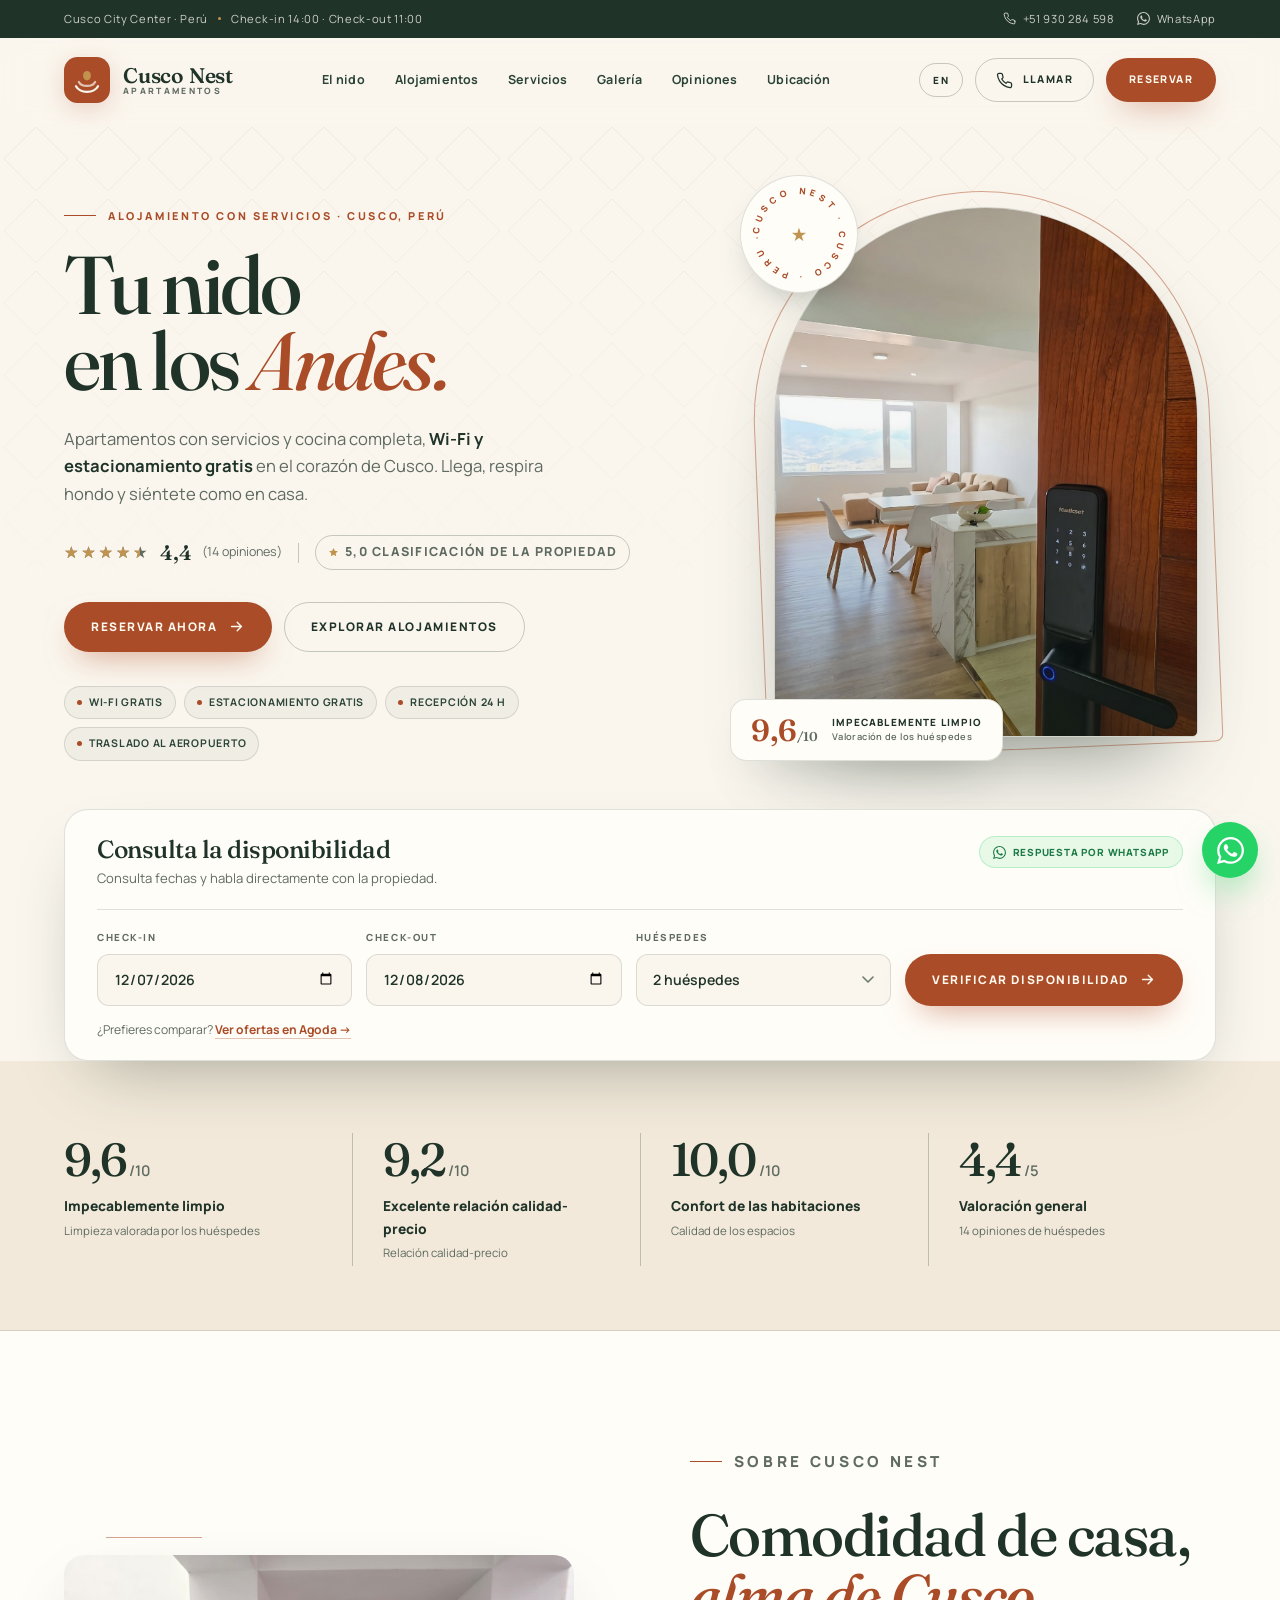
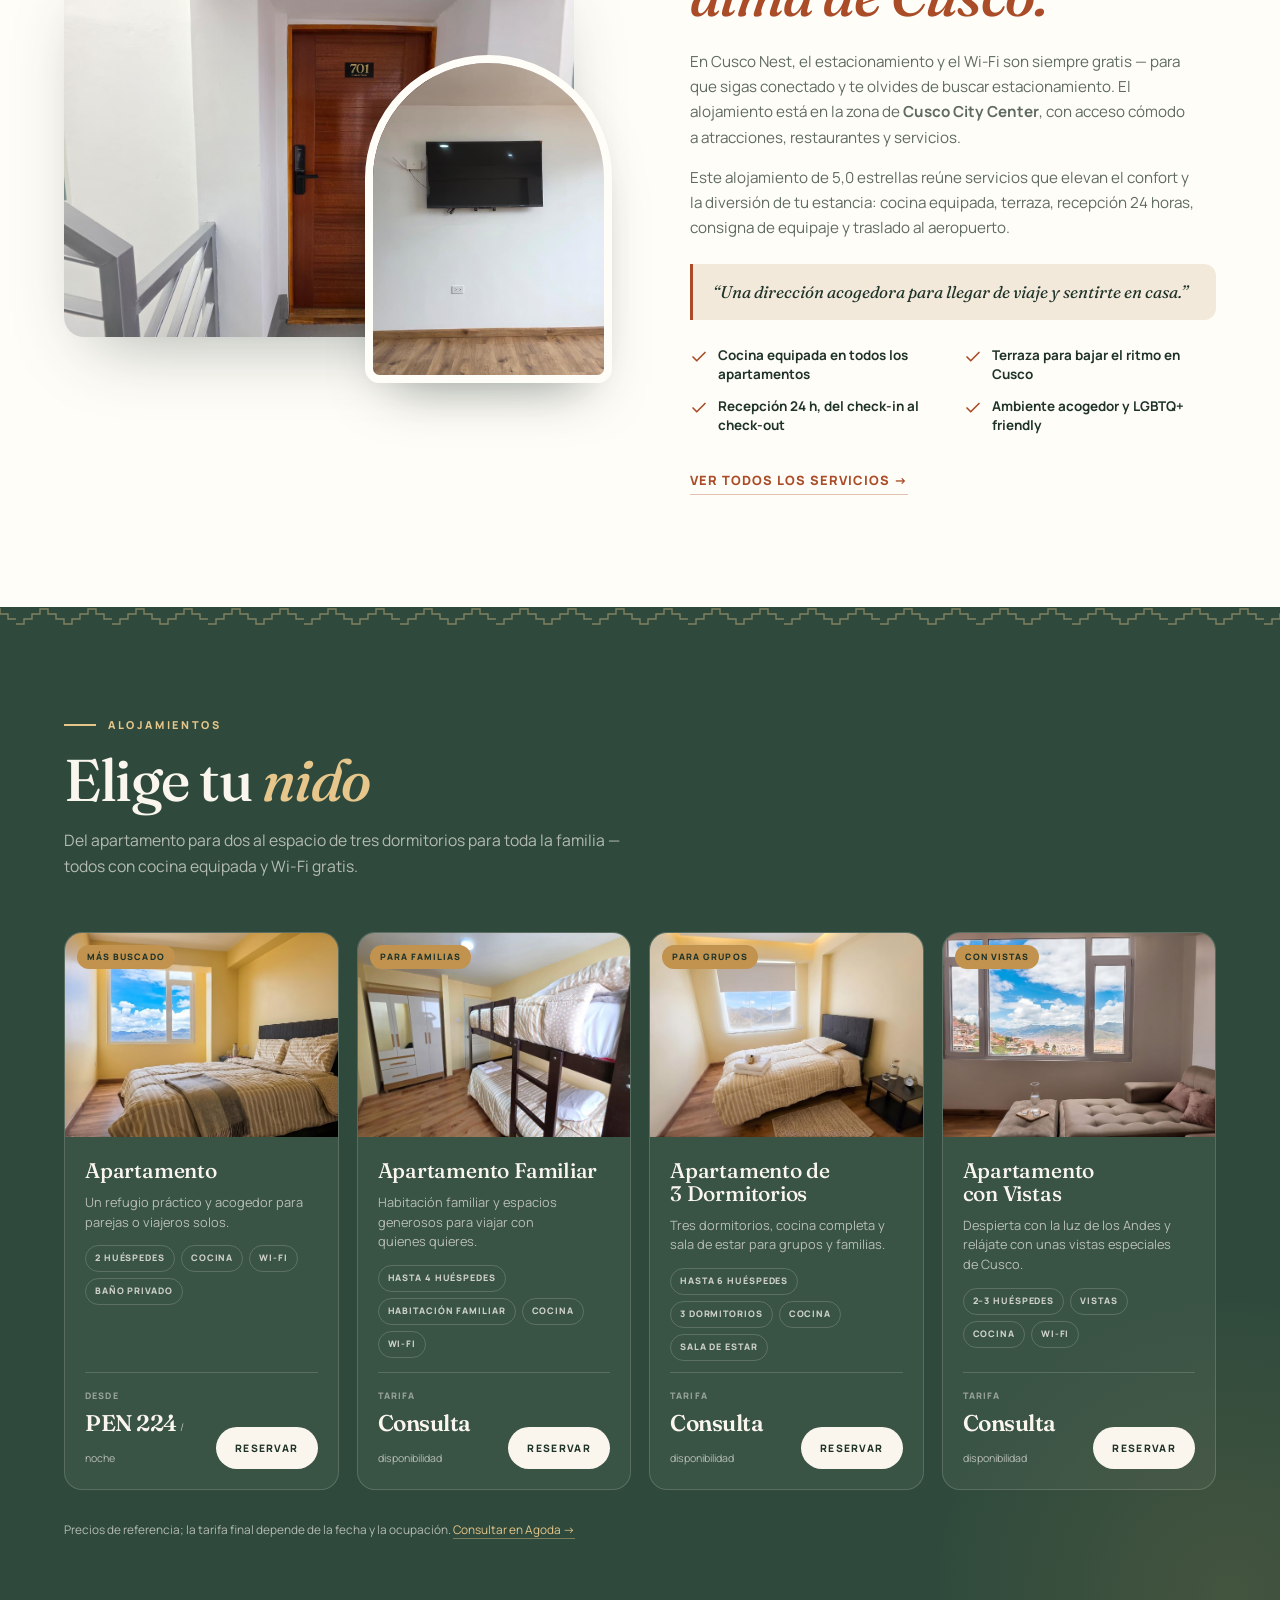
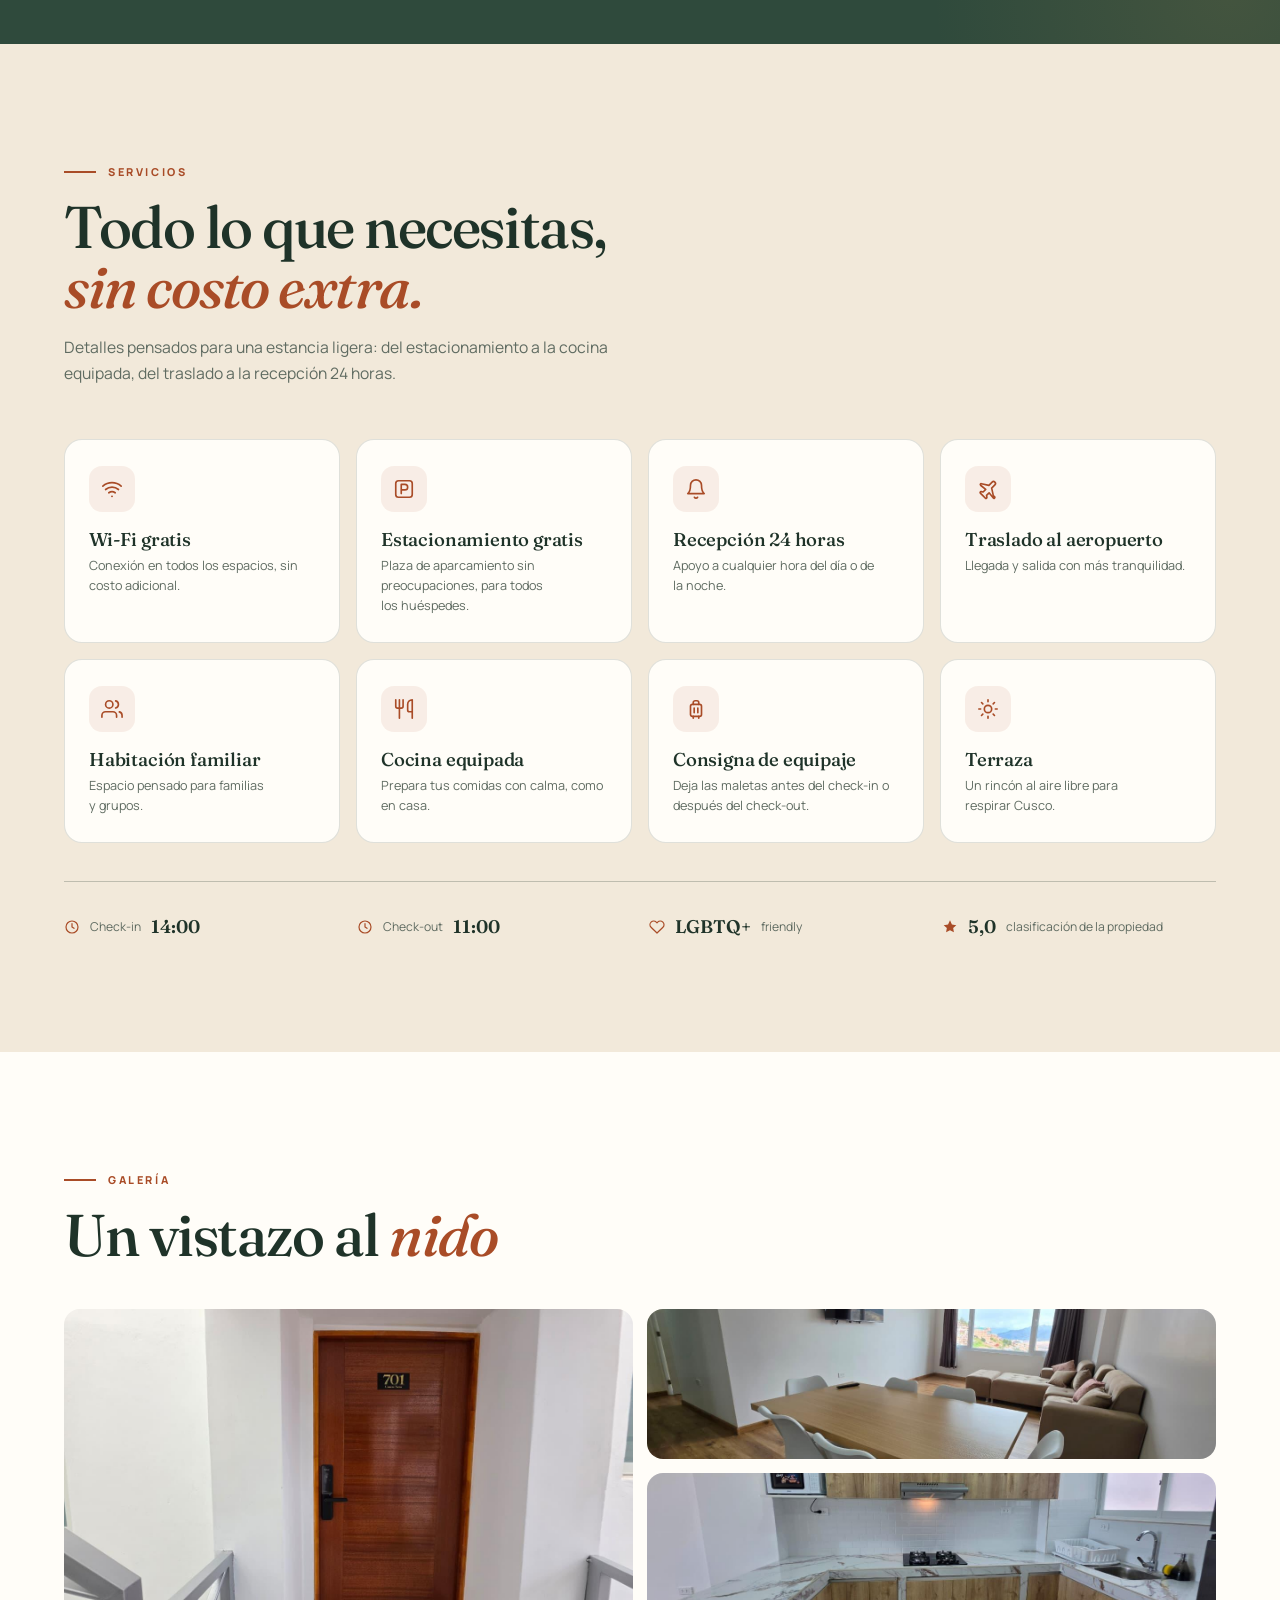
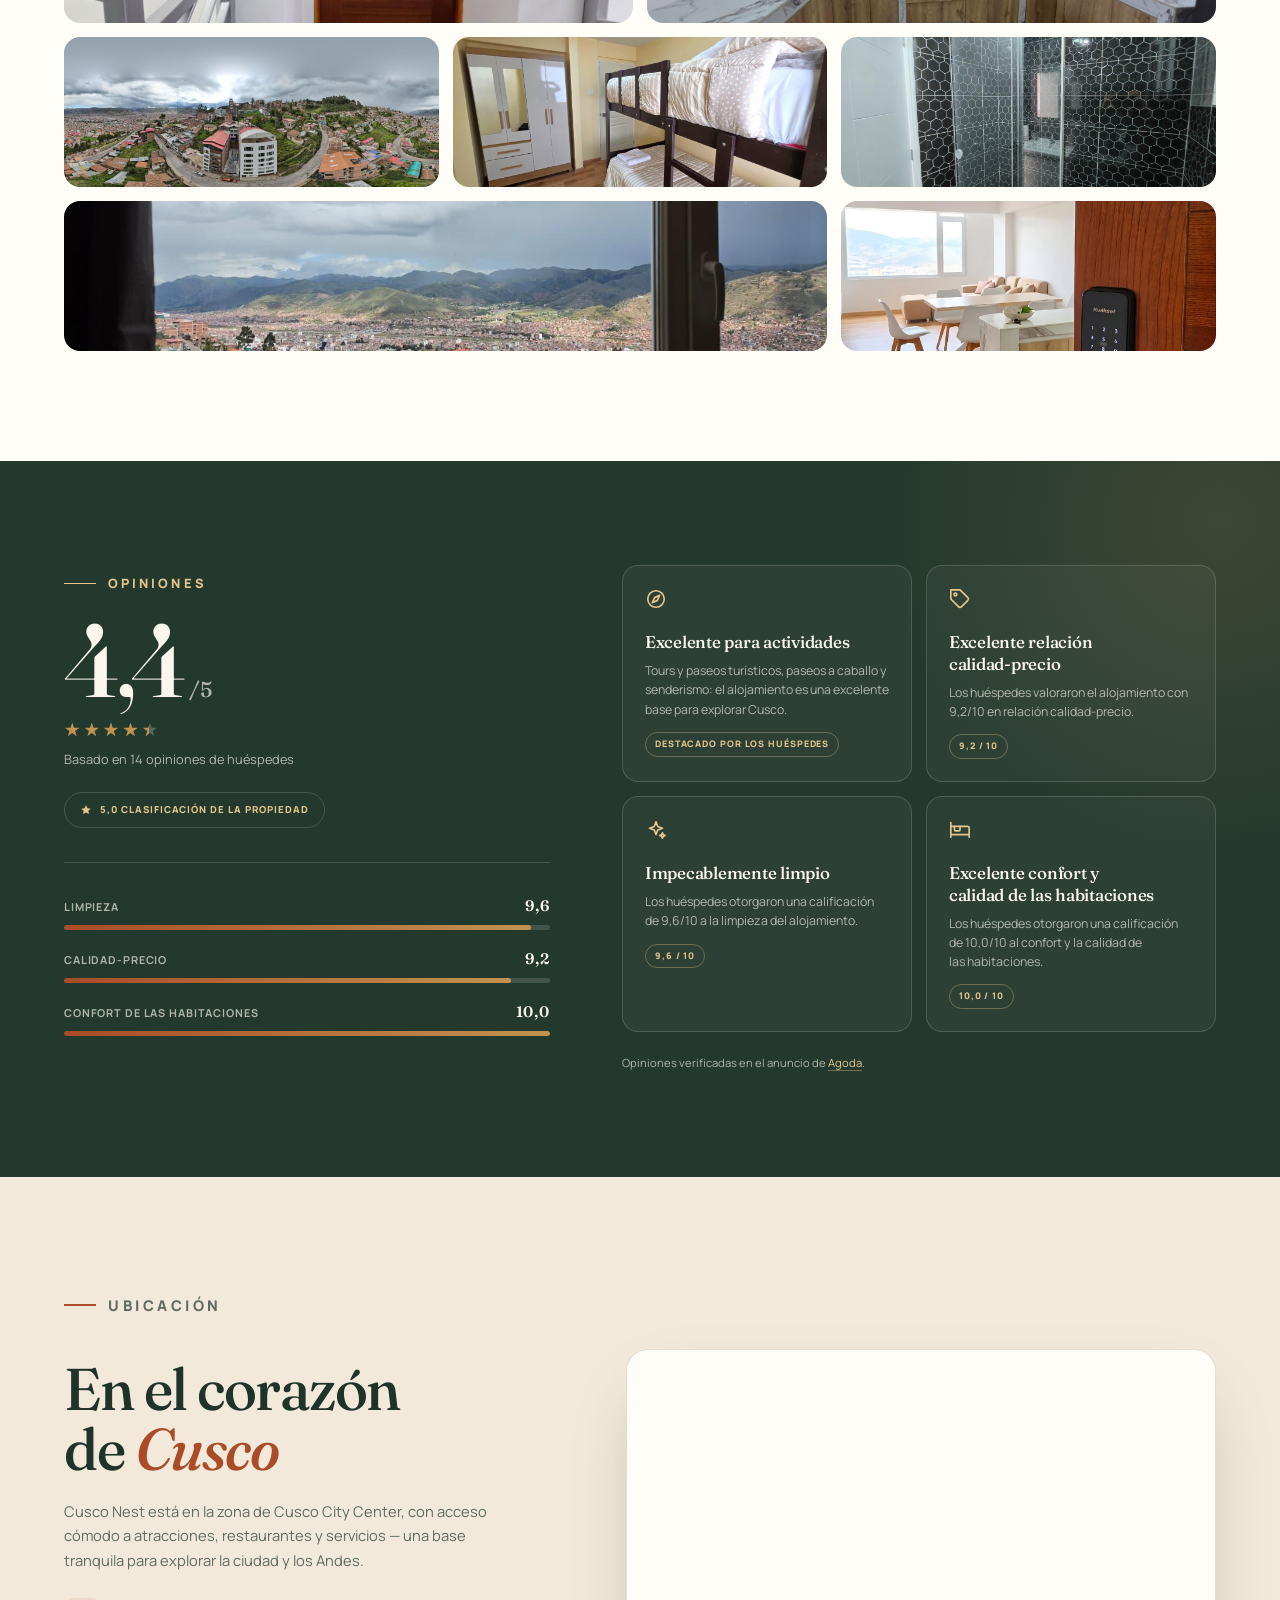
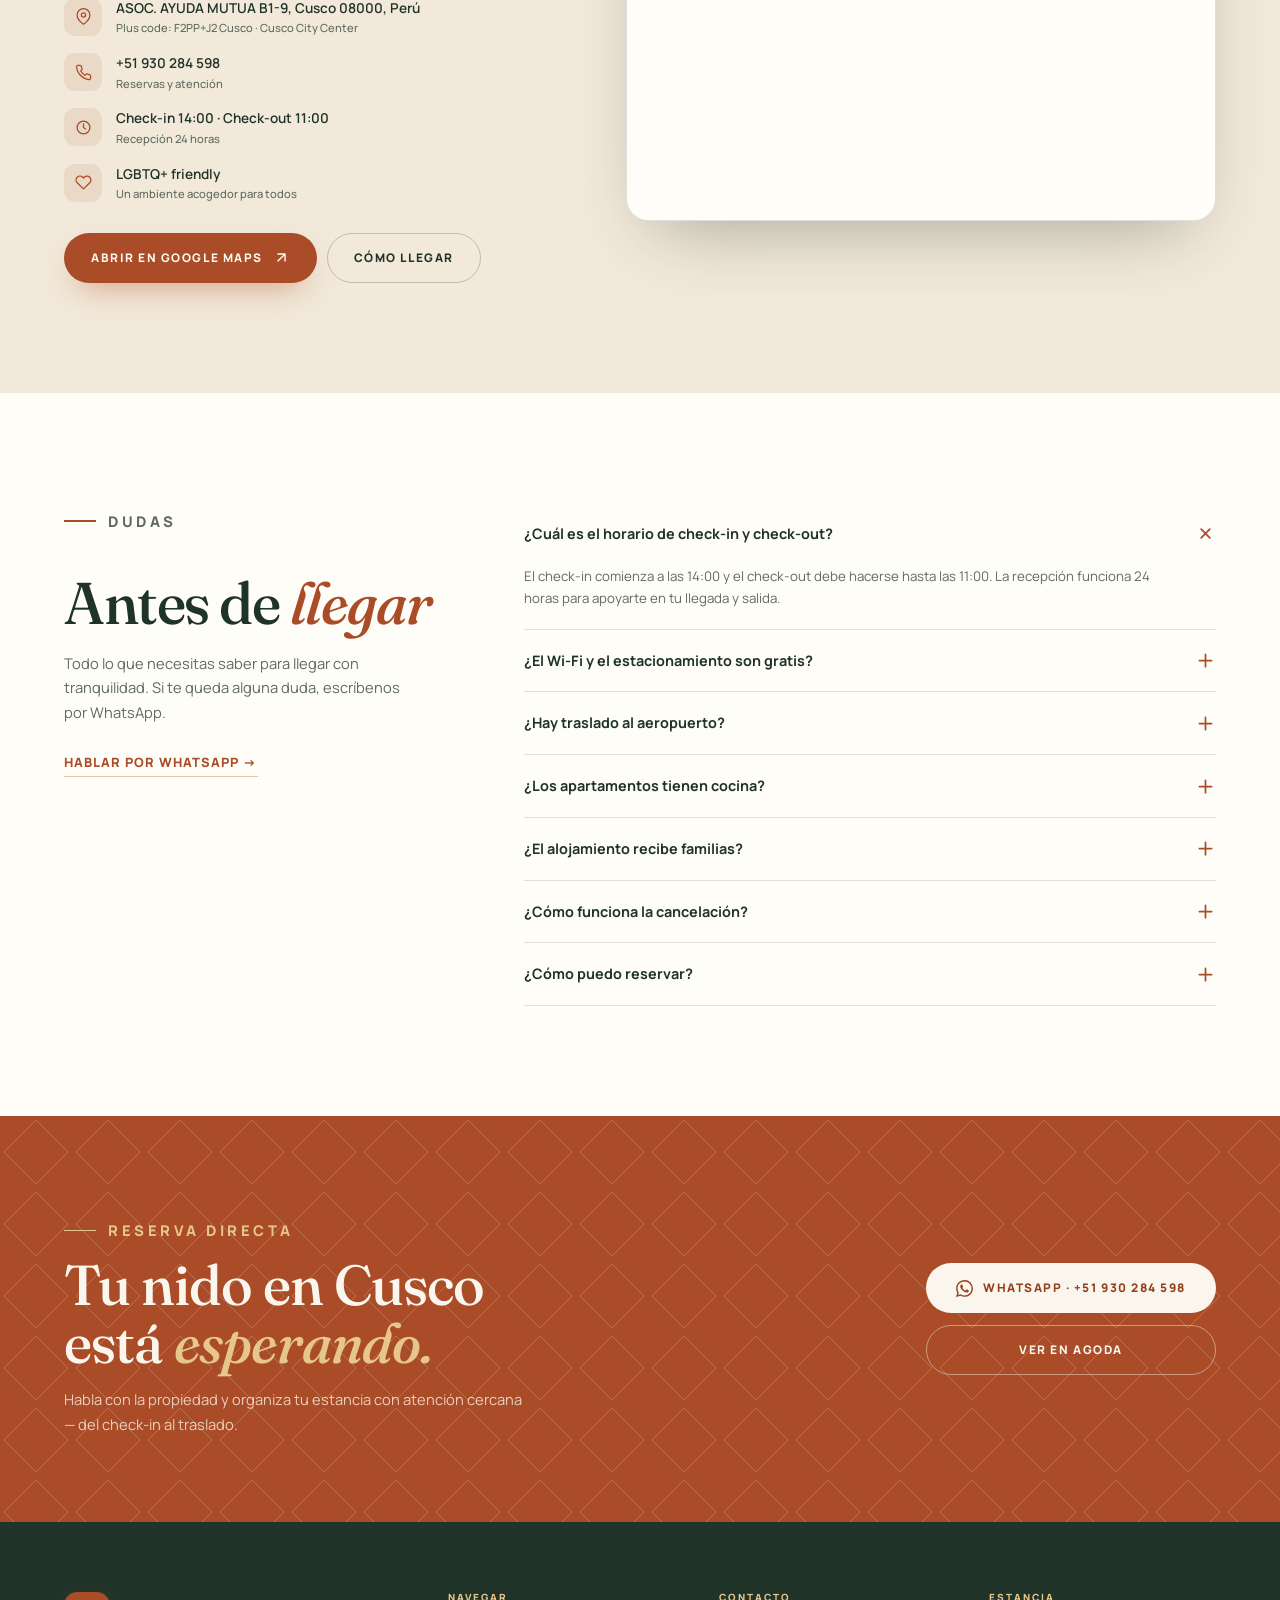
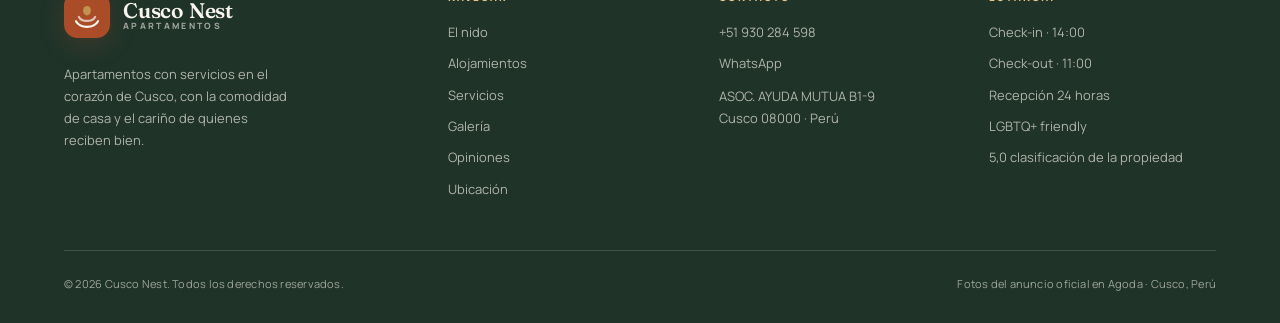
==== index.html @ dcc2f6e1 "Add bilingual Cusco Nest landing page (ES/EN)" ====
<!DOCTYPE html>
<html lang="es">
<head>
<meta charset="UTF-8">
<meta name="viewport" content="width=device-width, initial-scale=1.0">
<title>Cusco Nest — Apartamentos con servicios en el centro de Cusco</title>
<meta name="description" content="Cusco Nest: apartamentos con servicios en Cusco City Center, con cocina, Wi-Fi y estacionamiento gratis, recepción 24 h y traslado al aeropuerto.">
<meta name="theme-color" content="#faf6ee">
<meta property="og:type" content="website">
<meta property="og:title" content="Cusco Nest — Tu nido en los Andes">
<meta property="og:description" content="Apartamentos con servicios en el corazón de Cusco, con cocina, Wi-Fi y estacionamiento gratis. Recepción 24 h y traslado al aeropuerto.">
<meta property="og:image" content="assets/img/exterior.jpg">
<meta property="og:locale" content="es_PE">
<link rel="icon" href="data:image/svg+xml,%3Csvg xmlns='http://www.w3.org/2000/svg' viewBox='0 0 48 48'%3E%3Crect width='48' height='48' rx='12' fill='%23b2532c'/%3E%3Cpath d='M12 29c2 4 6.5 6.5 12 6.5S34 33 36 29M15 25c1.5 2.8 5 4.6 9 4.6s7.5-1.8 9-4.6' fill='none' stroke='%23faf6ee' stroke-width='2.6' stroke-linecap='round'/%3E%3Cellipse cx='24' cy='19' rx='4' ry='4.8' fill='%23c1934f'/%3E%3C/svg%3E">
<link rel="preconnect" href="https://fonts.googleapis.com">
<link rel="preconnect" href="https://fonts.gstatic.com" crossorigin>
<link href="https://fonts.googleapis.com/css2?family=Fraunces:ital,opsz,wght@0,9..144,300;0,9..144,400;0,9..144,500;0,9..144,600;1,9..144,300;1,9..144,400;1,9..144,500&family=Manrope:wght@400;500;600;700;800&display=swap" rel="stylesheet">
<link rel="stylesheet" href="assets/css/styles.css">
<script type="application/ld+json">
{
  "@context": "https://schema.org",
  "@type": "LodgingBusiness",
  "name": "Cusco Nest",
  "description": "Apartamentos con servicios en Cusco City Center, con cocina equipada, Wi-Fi y estacionamiento gratis, recepción 24 horas y traslado al aeropuerto.",
  "image": "assets/img/exterior.jpg",
  "telephone": "+51930284598",
  "priceRange": "PEN 224+",
  "address": {
    "@type": "PostalAddress",
    "streetAddress": "ASOC. AYUDA MUTUA B1-9",
    "addressLocality": "Cusco",
    "addressRegion": "Cusco",
    "postalCode": "08000",
    "addressCountry": "PE"
  },
  "checkinTime": "14:00",
  "checkoutTime": "11:00",
  "aggregateRating": {
    "@type": "AggregateRating",
    "ratingValue": "4.4",
    "reviewCount": "14"
  },
  "amenityFeature": [
    { "@type": "LocationFeatureSpecification", "name": "Wi-Fi gratis", "value": true },
    { "@type": "LocationFeatureSpecification", "name": "Estacionamiento gratis", "value": true },
    { "@type": "LocationFeatureSpecification", "name": "Recepción 24 horas", "value": true },
    { "@type": "LocationFeatureSpecification", "name": "Traslado al aeropuerto", "value": true },
    { "@type": "LocationFeatureSpecification", "name": "Habitación familiar", "value": true },
    { "@type": "LocationFeatureSpecification", "name": "Cocina", "value": true },
    { "@type": "LocationFeatureSpecification", "name": "Terraza", "value": true }
  ]
}
</script>
<link rel="alternate" hreflang="es" href="index.html">
<link rel="alternate" hreflang="en" href="en.html">
<link rel="alternate" hreflang="x-default" href="index.html">
</head>
<body>

<a class="skip-link" href="#conteudo">Ir al contenido</a>

<!-- ============================ TOP BAR ============================ -->
<div class="topbar">
  <div class="container topbar-inner">
    <p>Cusco City Center · Perú <span class="dot"></span> <span class="schedule">Check-in 14:00 · Check-out 11:00</span></p>
    <div class="topbar-links">
      <a class="topbar-phone" href="tel:+51930284598">
        <svg viewBox="0 0 24 24" fill="none" stroke="currentColor" stroke-width="1.8" stroke-linecap="round" stroke-linejoin="round" aria-hidden="true"><path d="M22 16.92v3a2 2 0 0 1-2.18 2 19.79 19.79 0 0 1-8.63-3.07 19.5 19.5 0 0 1-6-6A19.79 19.79 0 0 1 2.12 4.18 2 2 0 0 1 4.11 2h3a2 2 0 0 1 2 1.72c.13.96.36 1.9.7 2.81a2 2 0 0 1-.45 2.11L8.09 9.91a16 16 0 0 0 6 6l1.27-1.27a2 2 0 0 1 2.11-.45c.91.34 1.85.57 2.81.7A2 2 0 0 1 22 16.92z"/></svg>
        +51 930 284 598
      </a>
      <a href="https://wa.me/51930284598?text=%C2%A1Hola!%20Me%20gustar%C3%ADa%20saber%20m%C3%A1s%20sobre%20Cusco%20Nest." target="_blank" rel="noopener">
        <svg viewBox="0 0 24 24" fill="currentColor" aria-hidden="true"><path d="M17.472 14.382c-.297-.149-1.758-.867-2.03-.967-.273-.099-.471-.148-.67.15-.197.297-.767.966-.94 1.164-.173.199-.347.223-.644.075-.297-.15-1.255-.463-2.39-1.475-.883-.788-1.48-1.761-1.653-2.059-.173-.297-.018-.458.13-.606.134-.133.298-.347.446-.52.149-.174.198-.298.298-.497.099-.198.05-.371-.025-.52-.075-.149-.669-1.612-.916-2.207-.242-.579-.487-.5-.669-.51-.173-.008-.371-.01-.57-.01-.198 0-.52.074-.792.372-.272.297-1.04 1.016-1.04 2.479 0 1.462 1.065 2.875 1.213 3.074.149.198 2.096 3.2 5.077 4.487.709.306 1.262.489 1.694.625.712.227 1.36.195 1.871.118.571-.085 1.758-.719 2.006-1.413.248-.694.248-1.289.173-1.413-.074-.124-.272-.198-.57-.347m-5.421 7.403h-.004a9.87 9.87 0 0 1-5.031-1.378l-.361-.214-3.741.982.998-3.648-.235-.374a9.86 9.86 0 0 1-1.51-5.26c.001-5.45 4.436-9.884 9.888-9.884 2.64 0 5.122 1.03 6.988 2.898a9.825 9.825 0 0 1 2.893 6.994c-.003 5.45-4.437 9.884-9.885 9.884m8.413-18.297A11.815 11.815 0 0 0 12.05 0C5.495 0 .16 5.335.157 11.892c0 2.096.547 4.142 1.588 5.945L.057 24l6.305-1.654a11.882 11.882 0 0 0 5.683 1.448h.005c6.554 0 11.89-5.335 11.893-11.893a11.821 11.821 0 0 0-3.48-8.413z"/></svg>
        WhatsApp
      </a>
    </div>
  </div>
</div>

<!-- ============================ HEADER ============================ -->
<header class="site-header" id="header">
  <div class="container header-inner">
    <a class="brand" href="#inicio">
      <svg class="brand-mark" viewBox="0 0 48 48" aria-hidden="true">
        <rect width="48" height="48" rx="14" fill="currentColor"/>
        <g fill="none" stroke="#faf6ee" stroke-width="2.3" stroke-linecap="round">
          <path d="M12.5 30.5c2 3.6 6.3 5.8 11.5 5.8s9.5-2.2 11.5-5.8"/>
          <path d="M15.5 26c1.4 2.6 4.5 4.2 8.5 4.2s7.1-1.6 8.5-4.2" opacity=".7"/>
        </g>
        <ellipse cx="24" cy="19.5" rx="4.1" ry="4.9" fill="#c1934f"/>
      </svg>
      <span class="brand-text"><strong>Cusco Nest</strong><small>Apartamentos</small></span>
    </a>

    <nav class="main-nav" aria-label="Navegación principal">
      <a href="#sobre">El nido</a>
      <a href="#acomodacoes">Alojamientos</a>
      <a href="#comodidades">Servicios</a>
      <a href="#galeria">Galería</a>
      <a href="#avaliacoes">Opiniones</a>
      <a href="#localizacao">Ubicación</a>
    </nav>

    <div class="header-actions">
      <a class="lang-switch" href="en.html" hreflang="en" lang="en" title="Ver el sitio en inglés">EN</a>
      <a class="btn btn-ghost header-phone" href="tel:+51930284598">
        <svg viewBox="0 0 24 24" fill="none" stroke="currentColor" stroke-width="1.8" stroke-linecap="round" stroke-linejoin="round" aria-hidden="true"><path d="M22 16.92v3a2 2 0 0 1-2.18 2 19.79 19.79 0 0 1-8.63-3.07 19.5 19.5 0 0 1-6-6A19.79 19.79 0 0 1 2.12 4.18 2 2 0 0 1 4.11 2h3a2 2 0 0 1 2 1.72c.13.96.36 1.9.7 2.81a2 2 0 0 1-.45 2.11L8.09 9.91a16 16 0 0 0 6 6l1.27-1.27a2 2 0 0 1 2.11-.45c.91.34 1.85.57 2.81.7A2 2 0 0 1 22 16.92z"/></svg>
        Llamar
      </a>
      <a class="btn btn-primary" href="#reservar">Reservar</a>
      <button class="menu-toggle" id="menuToggle" aria-label="Abrir menú" aria-expanded="false" aria-controls="mobileMenu">
        <span></span><span></span><span></span>
      </button>
    </div>
  </div>
</header>

<!-- ============================ MOBILE MENU ============================ -->
<div class="mobile-menu" id="mobileMenu" aria-hidden="true">
  <div class="mobile-top">
    <a class="brand" href="#inicio">
      <svg class="brand-mark" viewBox="0 0 48 48" aria-hidden="true">
        <rect width="48" height="48" rx="14" fill="currentColor"/>
        <g fill="none" stroke="#faf6ee" stroke-width="2.3" stroke-linecap="round">
          <path d="M12.5 30.5c2 3.6 6.3 5.8 11.5 5.8s9.5-2.2 11.5-5.8"/>
          <path d="M15.5 26c1.4 2.6 4.5 4.2 8.5 4.2s7.1-1.6 8.5-4.2" opacity=".7"/>
        </g>
        <ellipse cx="24" cy="19.5" rx="4.1" ry="4.9" fill="#c1934f"/>
      </svg>
      <span class="brand-text"><strong>Cusco Nest</strong><small>Apartamentos</small></span>
    </a>
    <a class="lang-switch" href="en.html" hreflang="en" lang="en" title="Ver el sitio en inglés">EN</a>
    <button class="mobile-close" id="menuClose" aria-label="Cerrar menú">
      <svg viewBox="0 0 24 24" fill="none" stroke="currentColor" stroke-width="2" stroke-linecap="round" aria-hidden="true"><path d="M18 6 6 18M6 6l12 12"/></svg>
    </button>
  </div>
  <nav class="mobile-nav" aria-label="Menú móvil">
    <a href="#sobre">El nido</a>
    <a href="#acomodacoes">Alojamientos</a>
    <a href="#comodidades">Servicios</a>
    <a href="#galeria">Galería</a>
    <a href="#avaliacoes">Opiniones</a>
    <a href="#localizacao">Ubicación</a>
  </nav>
  <div class="mobile-meta">
    <a class="btn btn-primary" href="https://wa.me/51930284598?text=%C2%A1Hola!%20Me%20gustar%C3%ADa%20reservar%20en%20Cusco%20Nest." target="_blank" rel="noopener">Reservar por WhatsApp</a>
    <p>+51 930 284 598 · Check-in 14:00 · Check-out 11:00</p>
  </div>
</div>

<main id="conteudo">

<!-- ============================ HERO ============================ -->
<section class="hero weave" id="inicio">
  <div class="container hero-grid">
    <div class="hero-copy">
      <p class="eyebrow reveal">Alojamiento con servicios · Cusco, Perú</p>
      <h1 class="reveal d1">Tu nido<br>en los <em>Andes.</em></h1>
      <p class="hero-lead reveal d2">
        Apartamentos con servicios y cocina completa, <strong>Wi-Fi y estacionamiento gratis</strong>
        en el corazón de Cusco. Llega, respira hondo y siéntete como en casa.
      </p>

      <div class="hero-rating reveal d2">
        <span class="stars" style="--fill:88%" role="img" aria-label="4,4 de 5 estrellas">★★★★★</span>
        <strong>4,4</strong>
        <span>(14 opiniones)</span>
        <span class="sep" aria-hidden="true"></span>
        <span class="prop-pill">
          <svg viewBox="0 0 24 24" fill="currentColor" aria-hidden="true"><path d="m12 2 2.9 6.26 6.6 1.01-4.75 4.38 1.12 6.35L12 16.9 6.13 20l1.12-6.35L2.5 9.27l6.6-1.01L12 2z"/></svg>
          5,0 clasificación de la propiedad
        </span>
      </div>

      <div class="hero-actions reveal d3">
        <a class="btn btn-primary" href="#reservar">
          Reservar ahora
          <svg viewBox="0 0 24 24" fill="none" stroke="currentColor" stroke-width="2" stroke-linecap="round" stroke-linejoin="round" aria-hidden="true"><path d="M5 12h14M13 6l6 6-6 6"/></svg>
        </a>
        <a class="btn btn-ghost" href="#acomodacoes">Explorar alojamientos</a>
      </div>

      <ul class="hero-chips reveal d3">
        <li>Wi-Fi gratis</li>
        <li>Estacionamiento gratis</li>
        <li>Recepción 24 h</li>
        <li>Traslado al aeropuerto</li>
      </ul>
    </div>

    <div class="hero-media reveal d1">
      <div class="hero-frame" aria-hidden="true"></div>
      <div class="hero-arch">
        <img src="assets/img/hero.jpg" alt="Interior acogedor de Cusco Nest" width="1186" height="1536" fetchpriority="high">
      </div>
      <div class="hero-stamp" aria-hidden="true">
        <svg viewBox="0 0 120 120">
          <defs><path id="stampPath" d="M60,60 m-45,0 a45,45 0 1,1 90,0 a45,45 0 1,1 -90,0"/></defs>
          <text>
            <textPath href="#stampPath" startOffset="0" textLength="281" lengthAdjust="spacing">CUSCO NEST · CUSCO · PERU ·</textPath>
          </text>
        </svg>
        <span class="stamp-star">★</span>
      </div>
      <div class="float-card">
        <span class="float-score">9,6<small>/10</small></span>
        <span class="float-label">Impecablemente limpio<small>Valoración de los huéspedes</small></span>
      </div>
    </div>
  </div>
</section>

<!-- ============================ BOOKING ============================ -->
<section class="booking" id="reservar" aria-label="Verificar disponibilidad">
  <div class="container">
    <form class="booking-card reveal" id="bookingForm">
      <div class="booking-head">
        <div>
          <h2>Consulta la disponibilidad</h2>
          <p>Consulta fechas y habla directamente con la propiedad.</p>
        </div>
        <span class="booking-pill">
          <svg viewBox="0 0 24 24" fill="currentColor" aria-hidden="true"><path d="M17.472 14.382c-.297-.149-1.758-.867-2.03-.967-.273-.099-.471-.148-.67.15-.197.297-.767.966-.94 1.164-.173.199-.347.223-.644.075-.297-.15-1.255-.463-2.39-1.475-.883-.788-1.48-1.761-1.653-2.059-.173-.297-.018-.458.13-.606.134-.133.298-.347.446-.52.149-.174.198-.298.298-.497.099-.198.05-.371-.025-.52-.075-.149-.669-1.612-.916-2.207-.242-.579-.487-.5-.669-.51-.173-.008-.371-.01-.57-.01-.198 0-.52.074-.792.372-.272.297-1.04 1.016-1.04 2.479 0 1.462 1.065 2.875 1.213 3.074.149.198 2.096 3.2 5.077 4.487.709.306 1.262.489 1.694.625.712.227 1.36.195 1.871.118.571-.085 1.758-.719 2.006-1.413.248-.694.248-1.289.173-1.413-.074-.124-.272-.198-.57-.347m-5.421 7.403h-.004a9.87 9.87 0 0 1-5.031-1.378l-.361-.214-3.741.982.998-3.648-.235-.374a9.86 9.86 0 0 1-1.51-5.26c.001-5.45 4.436-9.884 9.888-9.884 2.64 0 5.122 1.03 6.988 2.898a9.825 9.825 0 0 1 2.893 6.994c-.003 5.45-4.437 9.884-9.885 9.884m8.413-18.297A11.815 11.815 0 0 0 12.05 0C5.495 0 .16 5.335.157 11.892c0 2.096.547 4.142 1.588 5.945L.057 24l6.305-1.654a11.882 11.882 0 0 0 5.683 1.448h.005c6.554 0 11.89-5.335 11.893-11.893a11.821 11.821 0 0 0-3.48-8.413z"/></svg>
          Respuesta por WhatsApp
        </span>
      </div>

      <div class="booking-fields">
        <label class="field">
          <span>Check-in</span>
          <input type="date" id="checkin" name="checkin" required aria-label="Fecha de check-in">
        </label>
        <label class="field">
          <span>Check-out</span>
          <input type="date" id="checkout" name="checkout" required aria-label="Fecha de check-out">
        </label>
        <label class="field">
          <span>Huéspedes</span>
          <select id="guests" name="guests" aria-label="Número de huéspedes">
            <option value="1">1 huésped</option>
            <option value="2" selected>2 huéspedes</option>
            <option value="3">3 huéspedes</option>
            <option value="4">4 huéspedes</option>
            <option value="5">5 huéspedes</option>
            <option value="6">6 huéspedes</option>
          </select>
        </label>
        <button class="btn btn-primary" type="submit">
          Verificar disponibilidad
          <svg viewBox="0 0 24 24" fill="none" stroke="currentColor" stroke-width="2" stroke-linecap="round" stroke-linejoin="round" aria-hidden="true"><path d="M5 12h14M13 6l6 6-6 6"/></svg>
        </button>
      </div>

      <p class="booking-alt">¿Prefieres comparar? <a href="https://www.agoda.com/es-pe/cusco-nest/hotel/cusco-pe.html?cid=1917614&amp;currencyCode=PEN" target="_blank" rel="noopener">Ver ofertas en Agoda →</a></p>
    </form>
  </div>
</section>

<!-- ============================ HIGHLIGHTS ============================ -->
<section class="highlights" aria-label="Lo más destacado de los huéspedes">
  <div class="container">
    <div class="highlights-grid">
      <div class="highlight reveal">
        <div class="hl-num"><span data-count="9.6" data-decimals="1">0</span><small>/10</small></div>
        <div class="hl-title">Impecablemente limpio</div>
        <div class="hl-sub">Limpieza valorada por los huéspedes</div>
      </div>
      <div class="highlight reveal d1">
        <div class="hl-num"><span data-count="9.2" data-decimals="1">0</span><small>/10</small></div>
        <div class="hl-title">Excelente relación calidad-precio</div>
        <div class="hl-sub">Relación calidad-precio</div>
      </div>
      <div class="highlight reveal d2">
        <div class="hl-num"><span data-count="10" data-decimals="1">0</span><small>/10</small></div>
        <div class="hl-title">Confort de las habitaciones</div>
        <div class="hl-sub">Calidad de los espacios</div>
      </div>
      <div class="highlight reveal d3">
        <div class="hl-num"><span data-count="4.4" data-decimals="1">0</span><small>/5</small></div>
        <div class="hl-title">Valoración general</div>
        <div class="hl-sub">14 opiniones de huéspedes</div>
      </div>
    </div>
  </div>
</section>

<!-- ============================ ABOUT ============================ -->
<section class="about" id="sobre">
  <div class="container about-grid">
    <div class="about-media reveal">
      <div class="about-img-main">
        <img src="assets/img/exterior.jpg" alt="Vista exterior de Cusco Nest, en Cusco" width="1280" height="960" loading="lazy">
      </div>
      <div class="about-img-small">
        <img src="assets/img/living-2.jpg" alt="Sala de estar y TV compartida de Cusco Nest" width="1280" height="960" loading="lazy">
      </div>
    </div>

    <div class="about-copy">
      <p class="eyebrow reveal">Sobre Cusco Nest</p>
      <h2 class="section-title reveal d1">Comodidad de casa,<br><em>alma de Cusco.</em></h2>
      <p class="reveal d2">
        En Cusco Nest, el estacionamiento y el Wi-Fi son siempre gratis — para que sigas conectado y te olvides de buscar estacionamiento. El alojamiento está en la zona de
        <strong>Cusco City Center</strong>, con acceso cómodo a atracciones, restaurantes y servicios.
      </p>
      <p class="reveal d2">
        Este alojamiento de 5,0 estrellas reúne servicios que elevan el confort y la diversión de tu estancia: cocina equipada, terraza, recepción 24 horas, consigna de equipaje y traslado al aeropuerto.
      </p>

      <blockquote class="about-quote reveal d3">
        “Una dirección acogedora para llegar de viaje y sentirte en casa.”
      </blockquote>

      <ul class="about-list reveal d3">
        <li>
          <svg viewBox="0 0 24 24" fill="none" stroke="currentColor" stroke-width="2.2" stroke-linecap="round" stroke-linejoin="round" aria-hidden="true"><path d="M20 6 9 17l-5-5"/></svg>
          Cocina equipada en todos los apartamentos
        </li>
        <li>
          <svg viewBox="0 0 24 24" fill="none" stroke="currentColor" stroke-width="2.2" stroke-linecap="round" stroke-linejoin="round" aria-hidden="true"><path d="M20 6 9 17l-5-5"/></svg>
          Terraza para bajar el ritmo en Cusco
        </li>
        <li>
          <svg viewBox="0 0 24 24" fill="none" stroke="currentColor" stroke-width="2.2" stroke-linecap="round" stroke-linejoin="round" aria-hidden="true"><path d="M20 6 9 17l-5-5"/></svg>
          Recepción 24 h, del check-in al check-out
        </li>
        <li>
          <svg viewBox="0 0 24 24" fill="none" stroke="currentColor" stroke-width="2.2" stroke-linecap="round" stroke-linejoin="round" aria-hidden="true"><path d="M20 6 9 17l-5-5"/></svg>
          Ambiente acogedor y LGBTQ+ friendly
        </li>
      </ul>

      <a class="text-link reveal d3" href="#comodidades">Ver todos los servicios →</a>
    </div>
  </div>
</section>

<!-- ============================ ACCOMMODATIONS ============================ -->
<section class="rooms" id="acomodacoes">
  <div class="motif motif--light" aria-hidden="true"></div>
  <div class="container">
    <div class="section-head section-head--light">
      <p class="eyebrow reveal">Alojamientos</p>
      <h2 class="section-title reveal d1">Elige tu <em>nido</em></h2>
      <p class="section-sub reveal d2">Del apartamento para dos al espacio de tres dormitorios para toda la familia — todos con cocina equipada y Wi-Fi gratis.</p>
    </div>

    <div class="rooms-grid">
      <article class="room-card reveal">
        <div class="room-img">
          <span class="room-tag">Más buscado</span>
          <img src="assets/img/room-1.jpg" alt="Apartamento de Cusco Nest" width="1280" height="931" loading="lazy">
        </div>
        <div class="room-body">
          <h3>Apartamento</h3>
          <p>Un refugio práctico y acogedor para parejas o viajeros solos.</p>
          <ul class="room-feats">
            <li>2 huéspedes</li>
            <li>Cocina</li>
            <li>Wi-Fi</li>
            <li>Baño privado</li>
          </ul>
          <div class="room-foot">
            <div class="room-price">
              <small>Desde</small>
              <strong>PEN 224</strong> <span>/ noche</span>
            </div>
            <a class="btn btn-room" href="https://wa.me/51930284598?text=%C2%A1Hola!%20Me%20gustar%C3%ADa%20reservar%20el%20Apartamento%20en%20Cusco%20Nest." target="_blank" rel="noopener">Reservar</a>
          </div>
        </div>
      </article>

      <article class="room-card reveal d1">
        <div class="room-img">
          <span class="room-tag">Para familias</span>
          <img src="assets/img/room-family.jpg" alt="Habitación familiar de Cusco Nest" width="1280" height="960" loading="lazy">
        </div>
        <div class="room-body">
          <h3>Apartamento Familiar</h3>
          <p>Habitación familiar y espacios generosos para viajar con quienes quieres.</p>
          <ul class="room-feats">
            <li>Hasta 4 huéspedes</li>
            <li>Habitación familiar</li>
            <li>Cocina</li>
            <li>Wi-Fi</li>
          </ul>
          <div class="room-foot">
            <div class="room-price">
              <small>Tarifa</small>
              <strong>Consulta</strong> <span>disponibilidad</span>
            </div>
            <a class="btn btn-room" href="https://wa.me/51930284598?text=%C2%A1Hola!%20Me%20gustar%C3%ADa%20reservar%20el%20Apartamento%20Familiar%20en%20Cusco%20Nest." target="_blank" rel="noopener">Reservar</a>
          </div>
        </div>
      </article>

      <article class="room-card reveal d2">
        <div class="room-img">
          <span class="room-tag">Para grupos</span>
          <img src="assets/img/room-bed.jpg" alt="Dormitorio del apartamento de tres dormitorios de Cusco Nest" width="1280" height="926" loading="lazy">
        </div>
        <div class="room-body">
          <h3>Apartamento de 3 Dormitorios</h3>
          <p>Tres dormitorios, cocina completa y sala de estar para grupos y familias.</p>
          <ul class="room-feats">
            <li>Hasta 6 huéspedes</li>
            <li>3 dormitorios</li>
            <li>Cocina</li>
            <li>Sala de estar</li>
          </ul>
          <div class="room-foot">
            <div class="room-price">
              <small>Tarifa</small>
              <strong>Consulta</strong> <span>disponibilidad</span>
            </div>
            <a class="btn btn-room" href="https://wa.me/51930284598?text=%C2%A1Hola!%20Me%20gustar%C3%ADa%20reservar%20el%20Apartamento%20de%203%20Dormitorios%20en%20Cusco%20Nest." target="_blank" rel="noopener">Reservar</a>
          </div>
        </div>
      </article>

      <article class="room-card reveal d3">
        <div class="room-img">
          <span class="room-tag">Con vistas</span>
          <img src="assets/img/room-view.jpg" alt="Vistas del apartamento de tres dormitorios de Cusco Nest" width="1280" height="923" loading="lazy">
        </div>
        <div class="room-body">
          <h3>Apartamento con Vistas</h3>
          <p>Despierta con la luz de los Andes y relájate con unas vistas especiales de Cusco.</p>
          <ul class="room-feats">
            <li>2–3 huéspedes</li>
            <li>Vistas</li>
            <li>Cocina</li>
            <li>Wi-Fi</li>
          </ul>
          <div class="room-foot">
            <div class="room-price">
              <small>Tarifa</small>
              <strong>Consulta</strong> <span>disponibilidad</span>
            </div>
            <a class="btn btn-room" href="https://wa.me/51930284598?text=%C2%A1Hola!%20Me%20gustar%C3%ADa%20reservar%20el%20Apartamento%20con%20Vistas%20en%20Cusco%20Nest." target="_blank" rel="noopener">Reservar</a>
          </div>
        </div>
      </article>
    </div>

    <p class="rooms-note reveal">Precios de referencia; la tarifa final depende de la fecha y la ocupación. <a href="https://www.agoda.com/es-pe/cusco-nest/hotel/cusco-pe.html?cid=1917614&amp;currencyCode=PEN" target="_blank" rel="noopener">Consultar en Agoda →</a></p>
  </div>
</section>

<!-- ============================ AMENITIES ============================ -->
<section class="amenities" id="comodidades">
  <div class="container">
    <div class="section-head">
      <p class="eyebrow reveal">Servicios</p>
      <h2 class="section-title reveal d1">Todo lo que necesitas,<br><em>sin costo extra.</em></h2>
      <p class="section-sub reveal d2">Detalles pensados para una estancia ligera: del estacionamiento a la cocina equipada, del traslado a la recepción 24 horas.</p>
    </div>

    <div class="amenities-grid">
      <article class="amenity reveal">
        <div class="amenity-icon">
          <svg viewBox="0 0 24 24" fill="none" stroke="currentColor" stroke-width="1.8" stroke-linecap="round" stroke-linejoin="round" aria-hidden="true"><path d="M5 12.55a11 11 0 0 1 14.08 0M8.53 16.11a6 6 0 0 1 6.95 0M2 8.82a15 15 0 0 1 20 0"/><circle cx="12" cy="20" r="1" fill="currentColor" stroke="none"/></svg>
        </div>
        <h3>Wi-Fi gratis</h3>
        <p>Conexión en todos los espacios, sin costo adicional.</p>
      </article>

      <article class="amenity reveal d1">
        <div class="amenity-icon">
          <svg viewBox="0 0 24 24" fill="none" stroke="currentColor" stroke-width="1.8" stroke-linecap="round" stroke-linejoin="round" aria-hidden="true"><rect x="3" y="3" width="18" height="18" rx="3"/><path d="M9 17V7h4a3 3 0 0 1 0 6H9"/></svg>
        </div>
        <h3>Estacionamiento gratis</h3>
        <p>Plaza de aparcamiento sin preocupaciones, para todos los huéspedes.</p>
      </article>

      <article class="amenity reveal d2">
        <div class="amenity-icon">
          <svg viewBox="0 0 24 24" fill="none" stroke="currentColor" stroke-width="1.8" stroke-linecap="round" stroke-linejoin="round" aria-hidden="true"><path d="M18 8A6 6 0 0 0 6 8c0 7-3 9-3 9h18s-3-2-3-9M13.73 21a2 2 0 0 1-3.46 0"/></svg>
        </div>
        <h3>Recepción 24 horas</h3>
        <p>Apoyo a cualquier hora del día o de la noche.</p>
      </article>

      <article class="amenity reveal d3">
        <div class="amenity-icon">
          <svg viewBox="0 0 24 24" fill="none" stroke="currentColor" stroke-width="1.8" stroke-linecap="round" stroke-linejoin="round" aria-hidden="true"><path d="M17.8 19.2 16 11l3.5-3.5a2.12 2.12 0 0 0-3-3L13 8 4.8 6.2a1 1 0 0 0-.9 1.7l5.6 4.6-2.8 2.8-2.2-.4a1 1 0 0 0-.9 1.6l2.8 2.8 2.8 2.8a1 1 0 0 0 1.6-.9l-.4-2.2 2.8-2.8 4.6 5.6a1 1 0 0 0 1.7-.9z"/></svg>
        </div>
        <h3>Traslado al aeropuerto</h3>
        <p>Llegada y salida con más tranquilidad.</p>
      </article>

      <article class="amenity reveal">
        <div class="amenity-icon">
          <svg viewBox="0 0 24 24" fill="none" stroke="currentColor" stroke-width="1.8" stroke-linecap="round" stroke-linejoin="round" aria-hidden="true"><path d="M17 21v-2a4 4 0 0 0-4-4H5a4 4 0 0 0-4 4v2"/><circle cx="9" cy="7" r="4"/><path d="M23 21v-2a4 4 0 0 0-3-3.87M16 3.13a4 4 0 0 1 0 7.75"/></svg>
        </div>
        <h3>Habitación familiar</h3>
        <p>Espacio pensado para familias y grupos.</p>
      </article>

      <article class="amenity reveal d1">
        <div class="amenity-icon">
          <svg viewBox="0 0 24 24" fill="none" stroke="currentColor" stroke-width="1.8" stroke-linecap="round" stroke-linejoin="round" aria-hidden="true"><path d="M3 2v7c0 1.1.9 2 2 2h4a2 2 0 0 0 2-2V2M7 2v20M21 15V2a5 5 0 0 0-5 5v6c0 1.1.9 2 2 2h3Zm0 0v7"/></svg>
        </div>
        <h3>Cocina equipada</h3>
        <p>Prepara tus comidas con calma, como en casa.</p>
      </article>

      <article class="amenity reveal d2">
        <div class="amenity-icon">
          <svg viewBox="0 0 24 24" fill="none" stroke="currentColor" stroke-width="1.8" stroke-linecap="round" stroke-linejoin="round" aria-hidden="true"><rect x="6" y="7" width="12" height="13" rx="2"/><path d="M9 7V5a2 2 0 0 1 2-2h2a2 2 0 0 1 2 2v2M9 20v2M15 20v2M10 11v5M14 11v5"/></svg>
        </div>
        <h3>Consigna de equipaje</h3>
        <p>Deja las maletas antes del check-in o después del check-out.</p>
      </article>

      <article class="amenity reveal d3">
        <div class="amenity-icon">
          <svg viewBox="0 0 24 24" fill="none" stroke="currentColor" stroke-width="1.8" stroke-linecap="round" stroke-linejoin="round" aria-hidden="true"><circle cx="12" cy="12" r="4"/><path d="M12 2v2M12 20v2M4.93 4.93l1.41 1.41M17.66 17.66l1.41 1.41M2 12h2M20 12h2M6.34 17.66l-1.41 1.41M19.07 4.93l-1.41 1.41"/></svg>
        </div>
        <h3>Terraza</h3>
        <p>Un rincón al aire libre para respirar Cusco.</p>
      </article>
    </div>

    <div class="amenity-extras reveal">
      <div>
        <svg viewBox="0 0 24 24" fill="none" stroke="currentColor" stroke-width="1.8" stroke-linecap="round" stroke-linejoin="round" aria-hidden="true"><circle cx="12" cy="12" r="9"/><path d="M12 7v5l3 2"/></svg>
        Check-in <strong>14:00</strong>
      </div>
      <div>
        <svg viewBox="0 0 24 24" fill="none" stroke="currentColor" stroke-width="1.8" stroke-linecap="round" stroke-linejoin="round" aria-hidden="true"><circle cx="12" cy="12" r="9"/><path d="M12 7v5l3 2"/></svg>
        Check-out <strong>11:00</strong>
      </div>
      <div>
        <svg viewBox="0 0 24 24" fill="none" stroke="currentColor" stroke-width="1.8" stroke-linecap="round" stroke-linejoin="round" aria-hidden="true"><path d="M20.8 4.6a5.5 5.5 0 0 0-7.8 0L12 5.7l-1.1-1.1a5.5 5.5 0 0 0-7.8 7.8l1.1 1.1L12 21l7.8-7.5 1.1-1.1a5.5 5.5 0 0 0 0-7.8z"/></svg>
        <strong>LGBTQ+</strong> friendly
      </div>
      <div>
        <svg viewBox="0 0 24 24" fill="currentColor" aria-hidden="true"><path d="m12 2 2.9 6.26 6.6 1.01-4.75 4.38 1.12 6.35L12 16.9 6.13 20l1.12-6.35L2.5 9.27l6.6-1.01L12 2z"/></svg>
        <strong>5,0</strong> clasificación de la propiedad
      </div>
    </div>
  </div>
</section>

<!-- ============================ GALLERY ============================ -->
<section class="gallery" id="galeria">
  <div class="container">
    <div class="gallery-head">
      <div class="section-head">
        <p class="eyebrow reveal">Galería</p>
        <h2 class="section-title reveal d1">Un vistazo al <em>nido</em></h2>
      </div>
      <p class="gallery-note reveal d2">
        <svg viewBox="0 0 24 24" fill="none" stroke="currentColor" stroke-width="1.8" stroke-linecap="round" stroke-linejoin="round" aria-hidden="true"><path d="M23 19a2 2 0 0 1-2 2H3a2 2 0 0 1-2-2V8a2 2 0 0 1 2-2h4l2-3h6l2 3h4a2 2 0 0 1 2 2z"/><circle cx="12" cy="13" r="4"/></svg>
        Fotos del anuncio oficial · Agoda
      </p>
    </div>

    <div class="gallery-grid reveal d2">
      <button class="g-item g-1" type="button" data-lightbox data-full="assets/img/exterior.jpg" data-caption="Vista exterior de Cusco Nest">
        <img src="assets/img/exterior.jpg" alt="Vista exterior de Cusco Nest" width="1280" height="960" loading="lazy">
      </button>
      <button class="g-item g-2" type="button" data-lightbox data-full="assets/img/living-1.jpg" data-caption="Sala de estar y TV compartida">
        <img src="assets/img/living-1.jpg" alt="Sala de estar y TV compartida de Cusco Nest" width="1280" height="960" loading="lazy">
      </button>
      <button class="g-item g-3" type="button" data-lightbox data-full="assets/img/kitchen-1.jpg" data-caption="Cocina equipada">
        <img src="assets/img/kitchen-1.jpg" alt="Cocina equipada de Cusco Nest" width="1280" height="960" loading="lazy">
      </button>
      <button class="g-item g-4" type="button" data-lightbox data-full="assets/img/detail.jpg" data-caption="Detalles del apartamento">
        <img src="assets/img/detail.jpg" alt="Detalles del apartamento de Cusco Nest" width="1280" height="640" loading="lazy">
      </button>
      <button class="g-item g-5" type="button" data-lightbox data-full="assets/img/room-family.jpg" data-caption="Habitación familiar">
        <img src="assets/img/room-family.jpg" alt="Habitación familiar de Cusco Nest" width="1280" height="960" loading="lazy">
      </button>
      <button class="g-item g-6" type="button" data-lightbox data-full="assets/img/bath.jpg" data-caption="Baño privado">
        <img src="assets/img/bath.jpg" alt="Baño privado de Cusco Nest" width="1280" height="960" loading="lazy">
      </button>
      <button class="g-item g-7" type="button" data-lightbox data-full="assets/img/nearby-1.jpg" data-caption="Alrededores de Cusco Nest">
        <img src="assets/img/nearby-1.jpg" alt="Alrededores de Cusco Nest en Cusco" width="1280" height="960" loading="lazy">
      </button>
      <button class="g-item g-8" type="button" data-lightbox data-full="assets/img/hero.jpg" data-caption="Ambiente de Cusco Nest">
        <img src="assets/img/hero.jpg" alt="Ambiente de Cusco Nest" width="1186" height="1536" loading="lazy">
      </button>
    </div>
  </div>
</section>

<!-- ============================ REVIEWS ============================ -->
<section class="reviews" id="avaliacoes">
  <div class="container reviews-grid">
    <div class="reviews-summary reveal">
      <p class="eyebrow">Opiniones</p>
      <div class="score-big">4,4<span>/5</span></div>
      <span class="stars stars--light" style="--fill:88%" role="img" aria-label="4,4 de 5 estrellas">★★★★★</span>
      <p>Basado en 14 opiniones de huéspedes</p>
      <span class="prop-badge">
        <svg viewBox="0 0 24 24" fill="currentColor" aria-hidden="true"><path d="m12 2 2.9 6.26 6.6 1.01-4.75 4.38 1.12 6.35L12 16.9 6.13 20l1.12-6.35L2.5 9.27l6.6-1.01L12 2z"/></svg>
        5,0 clasificación de la propiedad
      </span>

      <div class="bars" aria-label="Puntuaciones por categoría">
        <div class="bar">
          <div class="bar-head"><span>Limpieza</span><strong>9,6</strong></div>
          <div class="bar-track"><div class="bar-fill" style="--val:96%"></div></div>
        </div>
        <div class="bar">
          <div class="bar-head"><span>Calidad-precio</span><strong>9,2</strong></div>
          <div class="bar-track"><div class="bar-fill" style="--val:92%"></div></div>
        </div>
        <div class="bar">
          <div class="bar-head"><span>Confort de las habitaciones</span><strong>10,0</strong></div>
          <div class="bar-track"><div class="bar-fill" style="--val:100%"></div></div>
        </div>
      </div>
    </div>

    <div class="reviews-list">
      <article class="review-card reveal d1">
        <svg viewBox="0 0 24 24" fill="none" stroke="currentColor" stroke-width="1.8" stroke-linecap="round" stroke-linejoin="round" aria-hidden="true"><circle cx="12" cy="12" r="9"/><path d="m16 8-2.5 5.5L8 16l2.5-5.5L16 8z"/></svg>
        <h3>Excelente para actividades</h3>
        <p>Tours y paseos turísticos, paseos a caballo y senderismo: el alojamiento es una excelente base para explorar Cusco.</p>
        <span class="rc-score">Destacado por los huéspedes</span>
      </article>

      <article class="review-card reveal d2">
        <svg viewBox="0 0 24 24" fill="none" stroke="currentColor" stroke-width="1.8" stroke-linecap="round" stroke-linejoin="round" aria-hidden="true"><path d="M20.59 13.41l-7.17 7.17a2 2 0 0 1-2.83 0L2 12V2h10l8.59 8.59a2 2 0 0 1 0 2.82z"/><circle cx="7" cy="7" r="1.5"/></svg>
        <h3>Excelente relación calidad-precio</h3>
        <p>Los huéspedes valoraron el alojamiento con 9,2/10 en relación calidad-precio.</p>
        <span class="rc-score">9,2 / 10</span>
      </article>

      <article class="review-card reveal d3">
        <svg viewBox="0 0 24 24" fill="none" stroke="currentColor" stroke-width="1.8" stroke-linecap="round" stroke-linejoin="round" aria-hidden="true"><path d="M12 3l1.9 5.1L19 10l-5.1 1.9L12 17l-1.9-5.1L5 10l5.1-1.9L12 3z"/><path d="M19 15l.9 2.1L22 18l-2.1.9L19 21l-.9-2.1L16 18l2.1-.9L19 15z"/></svg>
        <h3>Impecablemente limpio</h3>
        <p>Los huéspedes otorgaron una calificación de 9,6/10 a la limpieza del alojamiento.</p>
        <span class="rc-score">9,6 / 10</span>
      </article>

      <article class="review-card reveal d3">
        <svg viewBox="0 0 24 24" fill="none" stroke="currentColor" stroke-width="1.8" stroke-linecap="round" stroke-linejoin="round" aria-hidden="true"><path d="M2 4v16M2 8h18a2 2 0 0 1 2 2v10M2 17h20"/><path d="M6 8v4a1 1 0 0 0 1 1h4a1 1 0 0 0 1-1V8"/></svg>
        <h3>Excelente confort y calidad de las habitaciones</h3>
        <p>Los huéspedes otorgaron una calificación de 10,0/10 al confort y la calidad de las habitaciones.</p>
        <span class="rc-score">10,0 / 10</span>
      </article>

      <p class="reviews-note">Opiniones verificadas en el anuncio de <a href="https://www.agoda.com/es-pe/cusco-nest/hotel/cusco-pe.html?cid=1917614&amp;currencyCode=PEN" target="_blank" rel="noopener">Agoda</a>.</p>
    </div>
  </div>
</section>

<!-- ============================ LOCATION ============================ -->
<section class="location" id="localizacao">
  <div class="container location-grid">
    <div class="location-info">
      <p class="eyebrow reveal">Ubicación</p>
      <h2 class="section-title reveal d1">En el corazón de <em>Cusco</em></h2>
      <p class="reveal d2">Cusco Nest está en la zona de Cusco City Center, con acceso cómodo a atracciones, restaurantes y servicios — una base tranquila para explorar la ciudad y los Andes.</p>

      <ul class="contact-list reveal d2">
        <li>
          <span class="ci">
            <svg viewBox="0 0 24 24" fill="none" stroke="currentColor" stroke-width="1.8" stroke-linecap="round" stroke-linejoin="round" aria-hidden="true"><path d="M21 10c0 7-9 13-9 13S3 17 3 10a9 9 0 1 1 18 0z"/><circle cx="12" cy="10" r="3"/></svg>
          </span>
          <span>ASOC. AYUDA MUTUA B1-9, Cusco 08000, Perú<small>Plus code: F2PP+J2 Cusco · Cusco City Center</small></span>
        </li>
        <li>
          <span class="ci">
            <svg viewBox="0 0 24 24" fill="none" stroke="currentColor" stroke-width="1.8" stroke-linecap="round" stroke-linejoin="round" aria-hidden="true"><path d="M22 16.92v3a2 2 0 0 1-2.18 2 19.79 19.79 0 0 1-8.63-3.07 19.5 19.5 0 0 1-6-6A19.79 19.79 0 0 1 2.12 4.18 2 2 0 0 1 4.11 2h3a2 2 0 0 1 2 1.72c.13.96.36 1.9.7 2.81a2 2 0 0 1-.45 2.11L8.09 9.91a16 16 0 0 0 6 6l1.27-1.27a2 2 0 0 1 2.11-.45c.91.34 1.85.57 2.81.7A2 2 0 0 1 22 16.92z"/></svg>
          </span>
          <span><a href="tel:+51930284598">+51 930 284 598</a><small>Reservas y atención</small></span>
        </li>
        <li>
          <span class="ci">
            <svg viewBox="0 0 24 24" fill="none" stroke="currentColor" stroke-width="1.8" stroke-linecap="round" stroke-linejoin="round" aria-hidden="true"><circle cx="12" cy="12" r="9"/><path d="M12 7v5l3 2"/></svg>
          </span>
          <span>Check-in 14:00 · Check-out 11:00<small>Recepción 24 horas</small></span>
        </li>
        <li>
          <span class="ci">
            <svg viewBox="0 0 24 24" fill="none" stroke="currentColor" stroke-width="1.8" stroke-linecap="round" stroke-linejoin="round" aria-hidden="true"><path d="M20.8 4.6a5.5 5.5 0 0 0-7.8 0L12 5.7l-1.1-1.1a5.5 5.5 0 0 0-7.8 7.8l1.1 1.1L12 21l7.8-7.5 1.1-1.1a5.5 5.5 0 0 0 0-7.8z"/></svg>
          </span>
          <span>LGBTQ+ friendly<small>Un ambiente acogedor para todos</small></span>
        </li>
      </ul>

      <div class="location-actions reveal d3">
        <a class="btn btn-primary" href="https://www.google.com/maps/search/?api=1&amp;query=ASOC.%20AYUDA%20MUTUA%20B1-9%2C%20Cusco%2008000%2C%20Peru" target="_blank" rel="noopener">
          Abrir en Google Maps
          <svg viewBox="0 0 24 24" fill="none" stroke="currentColor" stroke-width="2" stroke-linecap="round" stroke-linejoin="round" aria-hidden="true"><path d="M7 17 17 7M7 7h10v10"/></svg>
        </a>
        <a class="btn btn-ghost" href="https://www.google.com/maps/dir/?api=1&amp;destination=ASOC.%20AYUDA%20MUTUA%20B1-9%2C%20Cusco%2008000%2C%20Peru" target="_blank" rel="noopener">Cómo llegar</a>
      </div>
    </div>

    <div class="map-wrap reveal d2">
      <iframe
        src="https://www.google.com/maps?q=ASOC.%20AYUDA%20MUTUA%20B1-9%2C%20Cusco%2008000%2C%20Peru&amp;output=embed&amp;z=15"
        title="Mapa de Cusco Nest en Cusco, Perú"
        loading="lazy"
        referrerpolicy="no-referrer-when-downgrade"
        allowfullscreen></iframe>
    </div>
  </div>
</section>

<!-- ============================ FAQ ============================ -->
<section class="faq" id="faq">
  <div class="container faq-grid">
    <div class="faq-intro">
      <p class="eyebrow reveal">Dudas</p>
      <h2 class="section-title reveal d1">Antes de <em>llegar</em></h2>
      <p class="reveal d2">Todo lo que necesitas saber para llegar con tranquilidad. Si te queda alguna duda, escríbenos por WhatsApp.</p>
      <a class="text-link reveal d3" href="https://wa.me/51930284598?text=%C2%A1Hola!%20Tengo%20una%20duda%20sobre%20Cusco%20Nest." target="_blank" rel="noopener">Hablar por WhatsApp →</a>
    </div>

    <div class="faq-list reveal d2">
      <details class="faq-item" open>
        <summary>
          ¿Cuál es el horario de check-in y check-out?
          <svg class="plus" viewBox="0 0 24 24" fill="none" stroke="currentColor" stroke-width="2" stroke-linecap="round" aria-hidden="true"><path d="M12 5v14M5 12h14"/></svg>
        </summary>
        <p class="faq-a">El check-in comienza a las 14:00 y el check-out debe hacerse hasta las 11:00. La recepción funciona 24 horas para apoyarte en tu llegada y salida.</p>
      </details>

      <details class="faq-item">
        <summary>
          ¿El Wi-Fi y el estacionamiento son gratis?
          <svg class="plus" viewBox="0 0 24 24" fill="none" stroke="currentColor" stroke-width="2" stroke-linecap="round" aria-hidden="true"><path d="M12 5v14M5 12h14"/></svg>
        </summary>
        <p class="faq-a">Sí. El Wi-Fi y el estacionamiento son gratis para los huéspedes — sigues conectado y no tienes que preocuparte por encontrar plaza.</p>
      </details>

      <details class="faq-item">
        <summary>
          ¿Hay traslado al aeropuerto?
          <svg class="plus" viewBox="0 0 24 24" fill="none" stroke="currentColor" stroke-width="2" stroke-linecap="round" aria-hidden="true"><path d="M12 5v14M5 12h14"/></svg>
        </summary>
        <p class="faq-a">Sí, Cusco Nest ofrece servicio de traslado al aeropuerto. Coordina los detalles directamente con la propiedad por WhatsApp antes de tu llegada.</p>
      </details>

      <details class="faq-item">
        <summary>
          ¿Los apartamentos tienen cocina?
          <svg class="plus" viewBox="0 0 24 24" fill="none" stroke="currentColor" stroke-width="2" stroke-linecap="round" aria-hidden="true"><path d="M12 5v14M5 12h14"/></svg>
        </summary>
        <p class="faq-a">Sí, los apartamentos cuentan con cocina equipada, ideal para preparar comidas con calma y ahorrar durante la estancia.</p>
      </details>

      <details class="faq-item">
        <summary>
          ¿El alojamiento recibe familias?
          <svg class="plus" viewBox="0 0 24 24" fill="none" stroke="currentColor" stroke-width="2" stroke-linecap="round" aria-hidden="true"><path d="M12 5v14M5 12h14"/></svg>
        </summary>
        <p class="faq-a">Sí. Hay habitación familiar y apartamento de tres dormitorios, además de cocina y sala de estar — opciones cómodas para familias y grupos.</p>
      </details>

      <details class="faq-item">
        <summary>
          ¿Cómo funciona la cancelación?
          <svg class="plus" viewBox="0 0 24 24" fill="none" stroke="currentColor" stroke-width="2" stroke-linecap="round" aria-hidden="true"><path d="M12 5v14M5 12h14"/></svg>
        </summary>
        <p class="faq-a">Tarifas seleccionadas incluyen cancelación gratuita. Las condiciones varían según la oferta y la fecha; confirma la política al reservar.</p>
      </details>

      <details class="faq-item">
        <summary>
          ¿Cómo puedo reservar?
          <svg class="plus" viewBox="0 0 24 24" fill="none" stroke="currentColor" stroke-width="2" stroke-linecap="round" aria-hidden="true"><path d="M12 5v14M5 12h14"/></svg>
        </summary>
        <p class="faq-a">Puedes hablar directamente con la propiedad por WhatsApp o comparar disponibilidad y precios en Agoda. La atención es cercana, del check-in al traslado.</p>
      </details>
    </div>
  </div>
</section>

<!-- ============================ CTA ============================ -->
<section class="cta">
  <div class="container cta-inner">
    <div class="reveal">
      <p class="eyebrow">Reserva directa</p>
      <h2>Tu nido en Cusco<br>está <em>esperando.</em></h2>
      <p>Habla con la propiedad y organiza tu estancia con atención cercana — del check-in al traslado.</p>
    </div>
    <div class="cta-actions reveal d2">
      <a class="btn btn-cream" href="https://wa.me/51930284598?text=%C2%A1Hola!%20Me%20gustar%C3%ADa%20reservar%20en%20Cusco%20Nest." target="_blank" rel="noopener">
        <svg viewBox="0 0 24 24" fill="currentColor" aria-hidden="true"><path d="M17.472 14.382c-.297-.149-1.758-.867-2.03-.967-.273-.099-.471-.148-.67.15-.197.297-.767.966-.94 1.164-.173.199-.347.223-.644.075-.297-.15-1.255-.463-2.39-1.475-.883-.788-1.48-1.761-1.653-2.059-.173-.297-.018-.458.13-.606.134-.133.298-.347.446-.52.149-.174.198-.298.298-.497.099-.198.05-.371-.025-.52-.075-.149-.669-1.612-.916-2.207-.242-.579-.487-.5-.669-.51-.173-.008-.371-.01-.57-.01-.198 0-.52.074-.792.372-.272.297-1.04 1.016-1.04 2.479 0 1.462 1.065 2.875 1.213 3.074.149.198 2.096 3.2 5.077 4.487.709.306 1.262.489 1.694.625.712.227 1.36.195 1.871.118.571-.085 1.758-.719 2.006-1.413.248-.694.248-1.289.173-1.413-.074-.124-.272-.198-.57-.347m-5.421 7.403h-.004a9.87 9.87 0 0 1-5.031-1.378l-.361-.214-3.741.982.998-3.648-.235-.374a9.86 9.86 0 0 1-1.51-5.26c.001-5.45 4.436-9.884 9.888-9.884 2.64 0 5.122 1.03 6.988 2.898a9.825 9.825 0 0 1 2.893 6.994c-.003 5.45-4.437 9.884-9.885 9.884m8.413-18.297A11.815 11.815 0 0 0 12.05 0C5.495 0 .16 5.335.157 11.892c0 2.096.547 4.142 1.588 5.945L.057 24l6.305-1.654a11.882 11.882 0 0 0 5.683 1.448h.005c6.554 0 11.89-5.335 11.893-11.893a11.821 11.821 0 0 0-3.48-8.413z"/></svg>
        WhatsApp · +51 930 284 598
      </a>
      <a class="btn btn-outline-light" href="https://www.agoda.com/es-pe/cusco-nest/hotel/cusco-pe.html?cid=1917614&amp;currencyCode=PEN" target="_blank" rel="noopener">Ver en Agoda</a>
    </div>
  </div>
</section>

</main>

<!-- ============================ FOOTER ============================ -->
<footer class="site-footer">
  <div class="container">
    <div class="footer-grid">
      <div class="footer-brand">
        <a class="brand" href="#inicio">
          <svg class="brand-mark" viewBox="0 0 48 48" aria-hidden="true">
            <rect width="48" height="48" rx="14" fill="currentColor"/>
            <g fill="none" stroke="#faf6ee" stroke-width="2.3" stroke-linecap="round">
              <path d="M12.5 30.5c2 3.6 6.3 5.8 11.5 5.8s9.5-2.2 11.5-5.8"/>
              <path d="M15.5 26c1.4 2.6 4.5 4.2 8.5 4.2s7.1-1.6 8.5-4.2" opacity=".7"/>
            </g>
            <ellipse cx="24" cy="19.5" rx="4.1" ry="4.9" fill="#c1934f"/>
          </svg>
          <span class="brand-text"><strong>Cusco Nest</strong><small>Apartamentos</small></span>
        </a>
        <p>Apartamentos con servicios en el corazón de Cusco, con la comodidad de casa y el cariño de quienes reciben bien.</p>
      </div>

      <div class="footer-col">
        <h3>Navegar</h3>
        <ul>
          <li><a href="#sobre">El nido</a></li>
          <li><a href="#acomodacoes">Alojamientos</a></li>
          <li><a href="#comodidades">Servicios</a></li>
          <li><a href="#galeria">Galería</a></li>
          <li><a href="#avaliacoes">Opiniones</a></li>
          <li><a href="#localizacao">Ubicación</a></li>
        </ul>
      </div>

      <div class="footer-col">
        <h3>Contacto</h3>
        <ul>
          <li><a href="tel:+51930284598">+51 930 284 598</a></li>
          <li><a href="https://wa.me/51930284598?text=%C2%A1Hola!%20Me%20gustar%C3%ADa%20saber%20m%C3%A1s%20sobre%20Cusco%20Nest." target="_blank" rel="noopener">WhatsApp</a></li>
          <li><address>ASOC. AYUDA MUTUA B1-9<br>Cusco 08000 · Perú</address></li>
        </ul>
      </div>

      <div class="footer-col">
        <h3>Estancia</h3>
        <ul>
          <li>Check-in · 14:00</li>
          <li>Check-out · 11:00</li>
          <li>Recepción 24 horas</li>
          <li>LGBTQ+ friendly</li>
          <li>5,0 clasificación de la propiedad</li>
        </ul>
      </div>
    </div>

    <div class="footer-bottom">
      <span>© <span id="year"></span> Cusco Nest. Todos los derechos reservados.</span>
      <span>Fotos del anuncio oficial en Agoda · Cusco, Perú</span>
    </div>
  </div>
</footer>

<!-- ============================ FLOATING WHATSAPP ============================ -->
<a class="fab-wa" href="https://wa.me/51930284598?text=%C2%A1Hola!%20Me%20gustar%C3%ADa%20saber%20m%C3%A1s%20sobre%20Cusco%20Nest." target="_blank" rel="noopener" aria-label="Hablar por WhatsApp">
  <svg viewBox="0 0 24 24" fill="currentColor" aria-hidden="true"><path d="M17.472 14.382c-.297-.149-1.758-.867-2.03-.967-.273-.099-.471-.148-.67.15-.197.297-.767.966-.94 1.164-.173.199-.347.223-.644.075-.297-.15-1.255-.463-2.39-1.475-.883-.788-1.48-1.761-1.653-2.059-.173-.297-.018-.458.13-.606.134-.133.298-.347.446-.52.149-.174.198-.298.298-.497.099-.198.05-.371-.025-.52-.075-.149-.669-1.612-.916-2.207-.242-.579-.487-.5-.669-.51-.173-.008-.371-.01-.57-.01-.198 0-.52.074-.792.372-.272.297-1.04 1.016-1.04 2.479 0 1.462 1.065 2.875 1.213 3.074.149.198 2.096 3.2 5.077 4.487.709.306 1.262.489 1.694.625.712.227 1.36.195 1.871.118.571-.085 1.758-.719 2.006-1.413.248-.694.248-1.289.173-1.413-.074-.124-.272-.198-.57-.347m-5.421 7.403h-.004a9.87 9.87 0 0 1-5.031-1.378l-.361-.214-3.741.982.998-3.648-.235-.374a9.86 9.86 0 0 1-1.51-5.26c.001-5.45 4.436-9.884 9.888-9.884 2.64 0 5.122 1.03 6.988 2.898a9.825 9.825 0 0 1 2.893 6.994c-.003 5.45-4.437 9.884-9.885 9.884m8.413-18.297A11.815 11.815 0 0 0 12.05 0C5.495 0 .16 5.335.157 11.892c0 2.096.547 4.142 1.588 5.945L.057 24l6.305-1.654a11.882 11.882 0 0 0 5.683 1.448h.005c6.554 0 11.89-5.335 11.893-11.893a11.821 11.821 0 0 0-3.48-8.413z"/></svg>
</a>

<!-- ============================ LIGHTBOX ============================ -->
<div class="lightbox" id="lightbox" role="dialog" aria-modal="true" aria-label="Galería de fotos" hidden>
  <button class="lb-btn lb-close" id="lbClose" type="button" aria-label="Cerrar galería">
    <svg viewBox="0 0 24 24" fill="none" stroke="currentColor" stroke-width="2" stroke-linecap="round" aria-hidden="true"><path d="M18 6 6 18M6 6l12 12"/></svg>
  </button>
  <button class="lb-btn lb-prev" id="lbPrev" type="button" aria-label="Foto anterior">
    <svg viewBox="0 0 24 24" fill="none" stroke="currentColor" stroke-width="2" stroke-linecap="round" stroke-linejoin="round" aria-hidden="true"><path d="M15 18l-6-6 6-6"/></svg>
  </button>
  <figure class="lb-figure">
    <img id="lbImg" src="assets/img/exterior.jpg" alt="">
    <figcaption id="lbCap"></figcaption>
  </figure>
  <button class="lb-btn lb-next" id="lbNext" type="button" aria-label="Foto siguiente">
    <svg viewBox="0 0 24 24" fill="none" stroke="currentColor" stroke-width="2" stroke-linecap="round" stroke-linejoin="round" aria-hidden="true"><path d="M9 18l6-6-6-6"/></svg>
  </button>
  <span class="lb-count" id="lbCount">1 / 8</span>
</div>

<script src="assets/js/main.js"></script>
</body>
</html>
---- assets/css/styles.css ----
/* ==========================================================================
   CUSCO NEST — Boutique serviced apartments · Cusco, Peru
   ========================================================================== */

/* ---------- Skip link ---------- */
.skip-link {
  position: fixed; top: 10px; left: 10px; z-index: 3000;
  padding: 10px 18px; border-radius: 8px;
  background: var(--ink); color: var(--cream);
  font-size: .8rem; font-weight: 700;
  transform: translateY(-160%);
  transition: transform .2s;
}
.skip-link:focus { transform: none; }

*, *::before, *::after { margin: 0; padding: 0; box-sizing: border-box; }

:root {
  --sand: #f2e9da;
  --cream: #faf6ee;
  --paper: #fffdf8;
  --ink: #1f3329;
  --ink-2: #2b4437;
  --moss: #2f4a3c;
  --moss-deep: #24392e;
  --muted: #5f6b61;
  --muted-light: rgba(250, 246, 238, .66);
  --clay: #a94c27;
  --clay-deep: #93401f;
  --gold: #c1934f;
  --gold-light: #e6c68a;
  --line: rgba(31, 51, 41, .14);
  --line-strong: rgba(31, 51, 41, .24);
  --line-light: rgba(250, 246, 238, .16);
  --radius: 22px;
  --radius-sm: 16px;
  --shadow: 0 30px 70px -30px rgba(31, 51, 41, .4);
  --font-display: "Fraunces", Georgia, "Times New Roman", serif;
  --font-body: "Manrope", system-ui, -apple-system, "Segoe UI", sans-serif;
  --header-h: 84px;
}

html { scroll-behavior: smooth; }

body {
  background: var(--cream);
  color: var(--ink);
  font-family: var(--font-body);
  font-size: 16px;
  line-height: 1.65;
  overflow-x: hidden;
  -webkit-font-smoothing: antialiased;
  text-rendering: optimizeLegibility;
}

::selection { background: var(--clay); color: var(--cream); }

:focus-visible { outline: 2px solid var(--clay); outline-offset: 4px; border-radius: 4px; }

a { color: inherit; text-decoration: none; }
img { max-width: 100%; display: block; }
button { font: inherit; color: inherit; }

h1, h2, h3, h4 { font-family: var(--font-display); font-weight: 500; line-height: 1.08; letter-spacing: -.015em; text-wrap: balance; }
h1 em, h2 em, h3 em { font-style: italic; color: var(--clay); }

p { text-wrap: pretty; }

/* ---------- Layout helpers ---------- */
.container { width: min(1180px, 90%); margin-inline: auto; }

section { scroll-margin-top: calc(var(--header-h) + 24px); }

.eyebrow {
  display: inline-flex; align-items: center; gap: 12px;
  font-size: .68rem; font-weight: 800;
  letter-spacing: .24em; text-transform: uppercase;
  color: var(--clay);
}
.eyebrow::before { content: ""; width: 32px; height: 1.5px; background: var(--clay); }
.eyebrow--light { color: var(--gold-light); }
.eyebrow--light::before { background: var(--gold-light); }

.section-title {
  font-size: clamp(2.3rem, 4.6vw, 3.85rem);
  line-height: 1.02;
  letter-spacing: -.025em;
  margin-top: 16px;
}

.section-head { margin-bottom: 52px; max-width: 760px; }
.section-head .section-sub { color: var(--muted); font-size: .98rem; margin-top: 18px; max-width: 56ch; }
.section-head--light .section-sub { color: var(--muted-light); }

/* ---------- Buttons ---------- */
.btn {
  display: inline-flex; align-items: center; justify-content: center; gap: 10px;
  min-height: 50px; padding: 0 26px;
  border: 1px solid transparent; border-radius: 999px;
  font-family: var(--font-body); font-size: .74rem; font-weight: 800;
  letter-spacing: .13em; text-transform: uppercase;
  cursor: pointer; white-space: nowrap;
  transition: background .28s, color .28s, border-color .28s, transform .28s, box-shadow .28s;
}
.btn svg { width: 17px; height: 17px; flex: none; }

.btn-primary {
  background: var(--clay); color: #fff8ee;
  box-shadow: 0 14px 32px -14px rgba(178, 83, 44, .65);
}
.btn-primary:hover { background: var(--clay-deep); transform: translateY(-2px); box-shadow: 0 20px 38px -16px rgba(147, 64, 31, .7); }

.btn-ghost { background: transparent; color: var(--ink); border-color: var(--line-strong); }
.btn-ghost:hover { border-color: var(--clay); color: var(--clay); transform: translateY(-2px); }

.btn-cream { background: var(--cream); color: var(--clay-deep); }
.btn-cream:hover { background: #fff; transform: translateY(-2px); box-shadow: 0 18px 36px -18px rgba(0, 0, 0, .5); }

.btn-outline-light { background: transparent; color: var(--cream); border-color: rgba(250, 246, 238, .45); }
.btn-outline-light:hover { border-color: var(--cream); background: rgba(250, 246, 238, .1); transform: translateY(-2px); }

.btn-room { background: var(--cream); color: var(--ink); min-height: 42px; padding: 0 18px; font-size: .64rem; }
.btn-room:hover { background: var(--gold-light); transform: translateY(-2px); }

.text-link {
  display: inline-flex; align-items: center; gap: 8px;
  font-size: .8rem; font-weight: 800; letter-spacing: .08em; text-transform: uppercase;
  color: var(--clay); border-bottom: 1px solid rgba(178, 83, 44, .35); padding-bottom: 3px;
  transition: gap .25s, border-color .25s;
}
.text-link:hover { gap: 13px; border-color: var(--clay); }

/* ---------- Andean stepped motif ---------- */
.motif {
  height: 18px; width: 100%;
  background-image: url("data:image/svg+xml,%3Csvg xmlns='http://www.w3.org/2000/svg' width='96' height='18' viewBox='0 0 96 18'%3E%3Cpath d='M0 17H8V12H16V7H24V2H32V7H40V12H48V17H56V12H64V7H72V2H80V7H88V12H96' fill='none' stroke='%23b2532c' stroke-width='1.4' opacity='.65'/%3E%3C/svg%3E");
  background-repeat: repeat-x;
  background-size: 96px 18px;
  background-position: center;
}
.motif--light {
  background-image: url("data:image/svg+xml,%3Csvg xmlns='http://www.w3.org/2000/svg' width='96' height='18' viewBox='0 0 96 18'%3E%3Cpath d='M0 17H8V12H16V7H24V2H32V7H40V12H48V17H56V12H64V7H72V2H80V7H88V12H96' fill='none' stroke='%23e6c68a' stroke-width='1.4' opacity='.55'/%3E%3C/svg%3E");
}

/* subtle woven texture */
.weave { position: relative; isolation: isolate; }
.weave::before {
  content: ""; position: absolute; inset: 0; z-index: -1; pointer-events: none;
  background-image: url("data:image/svg+xml,%3Csvg xmlns='http://www.w3.org/2000/svg' width='72' height='72' viewBox='0 0 72 72'%3E%3Cpath d='M36 4L68 36L36 68L4 36Z' fill='none' stroke='%23b2532c' stroke-width='1' opacity='.16'/%3E%3C/svg%3E");
  background-size: 72px 72px;
  opacity: .55;
  mask-image: linear-gradient(180deg, black, transparent 78%);
}

/* ---------- Reveal on scroll ---------- */
.reveal { opacity: 0; transform: translateY(30px); transition: opacity .8s cubic-bezier(.22, 1, .36, 1), transform .8s cubic-bezier(.22, 1, .36, 1); }
.reveal.in-view { opacity: 1; transform: none; }
.d1 { transition-delay: .08s; }
.d2 { transition-delay: .16s; }
.d3 { transition-delay: .24s; }
.d4 { transition-delay: .32s; }

/* ---------- Stars ---------- */
.stars {
  --fill: 88%;
  position: relative; display: inline-block; white-space: nowrap;
  font-size: 1rem; line-height: 1; letter-spacing: .16em;
  color: rgba(31, 51, 41, .2);
}
.stars::before {
  content: "★★★★★"; position: absolute; inset: 0; width: var(--fill);
  overflow: hidden; color: var(--gold); white-space: nowrap;
}
.stars--light { color: rgba(250, 246, 238, .24); }

/* ==========================================================================
   TOP BAR
   ========================================================================== */
.topbar { background: var(--ink); color: rgba(250, 246, 238, .8); font-size: .7rem; letter-spacing: .06em; }
.topbar-inner { display: flex; align-items: center; justify-content: space-between; gap: 20px; min-height: 38px; }
.topbar p { display: flex; align-items: center; gap: 10px; }
.topbar .dot { width: 3px; height: 3px; border-radius: 50%; background: var(--gold); }
.topbar-links { display: flex; align-items: center; gap: 22px; }
.topbar-links a { display: inline-flex; align-items: center; gap: 7px; transition: color .25s; }
.topbar-links a:hover { color: var(--gold-light); }
.topbar-links svg { width: 13px; height: 13px; }

/* ==========================================================================
   HEADER
   ========================================================================== */
.site-header {
  position: sticky; top: 0; z-index: 1000;
  background: rgba(250, 246, 238, .82);
  backdrop-filter: blur(14px);
  -webkit-backdrop-filter: blur(14px);
  border-bottom: 1px solid transparent;
  transition: background .35s, border-color .35s, box-shadow .35s;
}
.site-header.scrolled { background: rgba(250, 246, 238, .96); border-color: var(--line); box-shadow: 0 10px 34px -22px rgba(31, 51, 41, .45); }

.header-inner { display: flex; align-items: center; justify-content: space-between; gap: 26px; min-height: var(--header-h); }

.brand { display: inline-flex; align-items: center; gap: 13px; flex: none; }
.brand-mark { width: 46px; height: 46px; color: var(--clay); flex: none; filter: drop-shadow(0 6px 12px rgba(178, 83, 44, .22)); }
.brand-text { display: flex; flex-direction: column; line-height: 1.14; }
.brand-text strong { font-family: var(--font-display); font-size: 1.32rem; font-weight: 600; letter-spacing: -.01em; }
.brand-text small { font-size: .54rem; font-weight: 800; letter-spacing: .27em; text-transform: uppercase; color: var(--muted); }

.main-nav { display: flex; align-items: center; gap: 30px; }
.main-nav a { font-size: .78rem; font-weight: 700; color: var(--ink-2); letter-spacing: .01em; position: relative; padding: 4px 0; transition: color .25s; }
.main-nav a::after { content: ""; position: absolute; left: 0; bottom: -3px; width: 0; height: 1.5px; background: var(--clay); transition: width .3s; }
.main-nav a:hover { color: var(--clay); }
.main-nav a:hover::after { width: 100%; }

.header-actions { display: flex; align-items: center; gap: 12px; flex: none; }
.header-phone { min-height: 44px; padding: 0 20px; font-size: .66rem; }
.header-actions .btn-primary { min-height: 44px; padding: 0 22px; font-size: .66rem; }

.lang-switch {
  display: inline-flex; align-items: center; justify-content: center;
  height: 34px; padding: 0 13px; flex: none;
  border: 1px solid var(--line-strong); border-radius: 999px;
  font-size: .62rem; font-weight: 800; letter-spacing: .12em; color: var(--ink);
  transition: color .25s, border-color .25s, background .25s;
}
.lang-switch:hover { color: var(--clay); border-color: var(--clay); background: rgba(178, 83, 44, .06); }

.menu-toggle {
  display: none; align-items: center; justify-content: center;
  width: 44px; height: 44px; border: 1px solid var(--line-strong);
  background: transparent; border-radius: 50%; cursor: pointer;
}
.menu-toggle span { display: block; width: 18px; height: 1.6px; background: var(--ink); margin: 2.5px 0; transition: .3s; }

/* ---------- Mobile menu ---------- */
.mobile-menu {
  position: fixed; inset: 0; z-index: 1500;
  background: var(--cream);
  display: flex; flex-direction: column;
  padding: 26px 6vw 40px;
  opacity: 0; visibility: hidden;
  transition: opacity .35s, visibility .35s;
}
.mobile-menu.open { opacity: 1; visibility: visible; }
.mobile-top { display: flex; align-items: center; justify-content: flex-start; gap: 12px; }
.mobile-top .mobile-close { margin-left: auto; }
.mobile-top .lang-switch { height: 40px; padding: 0 16px; }
.mobile-close {
  width: 46px; height: 46px; border-radius: 50%;
  border: 1px solid var(--line-strong); background: transparent;
  display: grid; place-items: center; cursor: pointer;
}
.mobile-close svg { width: 20px; height: 20px; }
.mobile-nav { display: flex; flex-direction: column; gap: 4px; margin-top: 8vh; }
.mobile-nav a {
  font-family: var(--font-display); font-size: clamp(1.9rem, 7vw, 2.6rem);
  padding: 10px 0; border-bottom: 1px solid var(--line); color: var(--ink);
  transition: color .25s, padding-left .25s;
}
.mobile-nav a:hover { color: var(--clay); padding-left: 8px; }
.mobile-meta { margin-top: auto; display: grid; gap: 14px; padding-top: 34px; }
.mobile-meta .btn { width: 100%; }
.mobile-meta p { font-size: .78rem; color: var(--muted); text-align: center; }

/* ==========================================================================
   HERO
   ========================================================================== */
.hero { padding: 68px 0 128px; background: var(--cream); position: relative; overflow: hidden; }
.hero-grid { display: grid; grid-template-columns: 1.06fr .94fr; gap: 64px; align-items: center; }

.hero-copy .eyebrow { margin-bottom: 22px; }
.hero h1 {
  font-size: clamp(3.3rem, 6.4vw, 5.9rem);
  line-height: .93; letter-spacing: -.035em;
  margin-bottom: 26px;
}
.hero h1 em { display: inline-block; }
.hero-lead { color: var(--muted); font-size: 1.04rem; max-width: 500px; margin-bottom: 28px; }
.hero-lead strong { color: var(--ink); font-weight: 700; }

.hero-rating { display: flex; align-items: center; gap: 10px; flex-wrap: wrap; margin-bottom: 32px; }
.hero-rating .stars { font-size: 1.02rem; }
.hero-rating strong { font-family: var(--font-display); font-size: 1.28rem; font-weight: 600; }
.hero-rating span { font-size: .78rem; color: var(--muted); }
.hero-rating .sep { width: 1px; height: 20px; background: var(--line-strong); margin: 0 6px; }
.prop-pill {
  display: inline-flex; align-items: center; gap: 6px;
  font-size: .62rem; font-weight: 800; letter-spacing: .1em; text-transform: uppercase;
  color: var(--ink-2); border: 1px solid var(--line-strong); border-radius: 999px; padding: 6px 12px;
}
.prop-pill svg { width: 11px; height: 11px; color: var(--gold); }

.hero-actions { display: flex; gap: 12px; flex-wrap: wrap; margin-bottom: 34px; }

.hero-chips { list-style: none; display: flex; flex-wrap: wrap; gap: 8px; }
.hero-chips li {
  display: inline-flex; align-items: center; gap: 7px;
  font-size: .66rem; font-weight: 700; letter-spacing: .07em; text-transform: uppercase;
  color: var(--ink-2); background: rgba(31, 51, 41, .045);
  border: 1px solid var(--line); border-radius: 999px;
  padding: 7px 12px;
}
.hero-chips li::before { content: ""; width: 5px; height: 5px; border-radius: 50%; background: var(--clay); }

/* ---------- Hero media ---------- */
.hero-media { position: relative; justify-self: end; width: 100%; max-width: 470px; padding: 16px 18px 30px 28px; }
.hero-frame {
  position: absolute; inset: 0 4px 16px 10px;
  border: 1.5px solid rgba(178, 83, 44, .5);
  border-radius: 999px 999px 34px 34px;
  transform: rotate(-2.4deg);
  pointer-events: none;
}
.hero-arch {
  position: relative; overflow: hidden;
  aspect-ratio: 4 / 5;
  border-radius: 999px 999px 26px 26px;
  border: 1px solid rgba(31, 51, 41, .18);
  box-shadow: 0 44px 90px -38px rgba(31, 51, 41, .6);
}
.hero-arch img { width: 100%; height: 100%; object-fit: cover; }
.hero-arch::after {
  content: ""; position: absolute; inset: 0;
  background: linear-gradient(180deg, rgba(31, 51, 41, .04) 40%, rgba(31, 51, 41, .38) 100%);
}

.hero-stamp {
  position: absolute; top: -16px; left: -6px; z-index: 4;
  width: 118px; height: 118px; border-radius: 50%;
  background: var(--paper); border: 1px solid var(--line);
  box-shadow: 0 16px 36px -18px rgba(31, 51, 41, .4);
  display: grid; place-items: center;
}
.hero-stamp svg { width: 106px; height: 106px; animation: spin 30s linear infinite; }
.hero-stamp text { fill: var(--clay); font-family: var(--font-body); font-size: 10px; font-weight: 800; letter-spacing: 2.3px; }
.hero-stamp .stamp-star { position: absolute; font-size: 1.15rem; color: var(--gold); line-height: 1; }
@keyframes spin { to { transform: rotate(360deg); } }

.float-card {
  position: absolute; left: -16px; bottom: 6px; z-index: 4;
  display: flex; align-items: center; gap: 14px;
  background: var(--paper); border: 1px solid var(--line);
  border-radius: 16px; padding: 15px 20px;
  box-shadow: 0 24px 50px -24px rgba(31, 51, 41, .45);
}
.float-score { font-family: var(--font-display); font-size: 1.9rem; font-weight: 600; line-height: 1; color: var(--clay); }
.float-score small { font-size: .8rem; color: var(--muted); }
.float-label { font-size: .62rem; font-weight: 800; letter-spacing: .12em; text-transform: uppercase; line-height: 1.4; }
.float-label small { display: block; font-size: .58rem; font-weight: 600; letter-spacing: .04em; text-transform: none; color: var(--muted); }

/* ==========================================================================
   BOOKING
   ========================================================================== */
.booking { position: relative; z-index: 8; margin-top: -86px; }
.booking-card {
  background: var(--paper); border: 1px solid var(--line);
  border-radius: 24px; box-shadow: var(--shadow);
  padding: 26px 32px 20px;
}
.booking-head { display: flex; align-items: flex-start; justify-content: space-between; gap: 24px; padding-bottom: 20px; border-bottom: 1px solid var(--line); }
.booking-head h2 { font-size: 1.55rem; letter-spacing: -.02em; }
.booking-head p { font-size: .82rem; color: var(--muted); margin-top: 5px; }
.booking-pill {
  display: inline-flex; align-items: center; gap: 7px; flex: none;
  background: rgba(37, 211, 102, .1); color: #1d7a45;
  border: 1px solid rgba(37, 211, 102, .25); border-radius: 999px;
  padding: 7px 13px; font-size: .62rem; font-weight: 800;
  letter-spacing: .08em; text-transform: uppercase;
}
.booking-pill svg { width: 13px; height: 13px; }

.booking-fields { display: grid; grid-template-columns: repeat(3, 1fr) auto; gap: 14px; align-items: end; padding-top: 20px; }
.field { display: flex; flex-direction: column; gap: 7px; }
.field > span { font-size: .61rem; font-weight: 800; letter-spacing: .16em; text-transform: uppercase; color: var(--muted); }
.field input, .field select {
  width: 100%; min-height: 52px;
  background: var(--cream); border: 1px solid var(--line);
  border-radius: 12px; padding: 0 16px;
  font-family: var(--font-body); font-size: .88rem; font-weight: 600; color: var(--ink);
  outline: none; color-scheme: light;
  transition: border-color .25s, box-shadow .25s;
}
.field select { appearance: none; cursor: pointer; padding-right: 40px;
  background-image: url("data:image/svg+xml,%3Csvg xmlns='http://www.w3.org/2000/svg' width='12' height='8' viewBox='0 0 12 8'%3E%3Cpath d='M1 1l5 5 5-5' fill='none' stroke='%236d7a6f' stroke-width='1.6' stroke-linecap='round' stroke-linejoin='round'/%3E%3C/svg%3E");
  background-repeat: no-repeat; background-position: right 16px center;
}
.field input:focus, .field select:focus { border-color: var(--clay); box-shadow: 0 0 0 3px rgba(178, 83, 44, .12); }
.booking-fields .btn { min-height: 52px; padding: 0 26px; }
.booking-alt { font-size: .76rem; color: var(--muted); margin-top: 14px; }
.booking-alt a { color: var(--clay); font-weight: 700; border-bottom: 1px solid rgba(178, 83, 44, .35); }
.booking-alt a:hover { border-color: var(--clay); }

/* ==========================================================================
   HIGHLIGHTS
   ========================================================================== */
.highlights { background: var(--sand); padding: 72px 0 64px; border-bottom: 1px solid var(--line); }
.highlights-grid { display: grid; grid-template-columns: repeat(4, 1fr); }
.highlight { padding: 4px 30px; border-left: 1px solid var(--line-strong); }
.highlight:first-child { border-left: 0; padding-left: 0; }
.hl-num { font-family: var(--font-display); font-size: 2.9rem; font-weight: 500; line-height: 1; letter-spacing: -.04em; }
.hl-num small { font-family: var(--font-body); font-size: .92rem; font-weight: 600; color: var(--muted); margin-left: 3px; letter-spacing: 0; }
.hl-title { font-size: .86rem; font-weight: 800; margin-top: 12px; }
.hl-sub { font-size: .72rem; color: var(--muted); margin-top: 3px; }

/* ==========================================================================
   ABOUT
   ========================================================================== */
.about { padding: 112px 0; background: var(--paper); }
.about-grid { display: grid; grid-template-columns: 1.02fr .98fr; gap: 78px; align-items: center; }

.about-media { position: relative; padding: 0 38px 46px 0; }
.about-img-main { border-radius: 20px; overflow: hidden; aspect-ratio: 4 / 3; box-shadow: var(--shadow); }
.about-img-main img { width: 100%; height: 100%; object-fit: cover; transition: transform 1s cubic-bezier(.22, 1, .36, 1); }
.about-media:hover .about-img-main img { transform: scale(1.04); }
.about-img-small {
  position: absolute; right: 0; bottom: 0;
  width: 45%; aspect-ratio: 3 / 4;
  border: 8px solid var(--paper); border-radius: 154px 154px 18px 18px;
  overflow: hidden; box-shadow: 0 26px 54px -26px rgba(31, 51, 41, .5);
}
.about-img-small img { width: 100%; height: 100%; object-fit: cover; }
.about-media::before {
  content: ""; position: absolute; top: -18px; left: 42px; width: 96px; height: 18px;
  background-image: inherit; background: none;
  border-top: 1.5px solid var(--clay); opacity: .5;
}

.about-copy .section-title { margin-bottom: 24px; }
.about-copy p { color: var(--muted); font-size: .95rem; margin-bottom: 15px; max-width: 56ch; }
.about-quote {
  margin: 24px 0; padding: 16px 20px;
  background: var(--sand); border-left: 3px solid var(--clay);
  border-radius: 0 12px 12px 0;
  font-family: var(--font-display); font-style: italic; font-size: 1.06rem; line-height: 1.4; color: var(--ink);
}
.about-list { list-style: none; display: grid; grid-template-columns: 1fr 1fr; gap: 12px 22px; margin: 26px 0 30px; }
.about-list li { display: flex; align-items: flex-start; gap: 10px; font-size: .84rem; font-weight: 700; line-height: 1.45; }
.about-list svg { width: 18px; height: 18px; flex: none; color: var(--clay); margin-top: 2px; }

/* ==========================================================================
   ACCOMMODATIONS
   ========================================================================== */
.rooms { background: var(--moss); color: var(--cream); padding: 100px 0 104px; position: relative; overflow: hidden; }
.rooms .motif { position: absolute; top: 0; left: 0; right: 0; opacity: .8; }
.rooms::after {
  content: ""; position: absolute; right: -260px; bottom: -260px; width: 620px; height: 620px;
  border-radius: 50%; background: radial-gradient(circle, rgba(193, 147, 79, .14), transparent 68%);
  pointer-events: none;
}
.rooms .eyebrow { color: var(--gold-light); }
.rooms .eyebrow::before { background: var(--gold-light); }
.rooms .section-title { color: var(--cream); }
.rooms .section-title em { color: var(--gold-light); }
.rooms .section-sub { color: var(--muted-light); }

.rooms-grid { display: grid; grid-template-columns: repeat(4, 1fr); gap: 18px; position: relative; z-index: 1; }
.room-card {
  display: flex; flex-direction: column;
  background: rgba(250, 246, 238, .05);
  border: 1px solid var(--line-light);
  border-radius: 18px; overflow: hidden;
  transition: transform .4s cubic-bezier(.22, 1, .36, 1), border-color .4s, background .4s;
}
.room-card:hover { transform: translateY(-6px); border-color: rgba(230, 198, 138, .45); background: rgba(250, 246, 238, .07); }
.room-img { position: relative; aspect-ratio: 4 / 3; overflow: hidden; }
.room-img img { width: 100%; height: 100%; object-fit: cover; transition: transform .8s cubic-bezier(.22, 1, .36, 1); }
.room-card:hover .room-img img { transform: scale(1.06); }
.room-tag {
  position: absolute; top: 12px; left: 12px; z-index: 2;
  background: var(--gold); color: var(--ink);
  font-size: .55rem; font-weight: 800; letter-spacing: .12em; text-transform: uppercase;
  padding: 5px 10px; border-radius: 999px;
}
.room-body { display: flex; flex-direction: column; gap: 11px; padding: 22px 20px 20px; flex: 1; }
.room-body h3 { font-size: 1.32rem; font-weight: 500; letter-spacing: -.01em; }
.room-body > p { font-size: .8rem; color: var(--muted-light); line-height: 1.55; }
.room-feats { list-style: none; display: flex; flex-wrap: wrap; gap: 6px; margin-top: 2px; }
.room-feats li {
  font-size: .56rem; font-weight: 800; letter-spacing: .1em; text-transform: uppercase;
  color: rgba(250, 246, 238, .78);
  border: 1px solid rgba(250, 246, 238, .18);
  border-radius: 999px; padding: 5px 9px;
}
.room-foot {
  margin-top: auto; padding-top: 16px; border-top: 1px solid var(--line-light);
  display: flex; align-items: flex-end; justify-content: space-between; gap: 10px;
}
.room-price small { display: block; font-size: .56rem; font-weight: 800; letter-spacing: .13em; text-transform: uppercase; color: rgba(250, 246, 238, .5); margin-bottom: 2px; }
.room-price strong { font-family: var(--font-display); font-size: 1.42rem; font-weight: 600; letter-spacing: -.02em; }
.room-price span { font-size: .66rem; color: var(--muted-light); }
.rooms-note { position: relative; z-index: 1; margin-top: 30px; font-size: .74rem; color: var(--muted-light); }
.rooms-note a { color: var(--gold-light); border-bottom: 1px solid rgba(230, 198, 138, .4); }

/* ==========================================================================
   AMENITIES
   ========================================================================== */
.amenities { padding: 110px 0; background: var(--sand); }
.amenities-grid { display: grid; grid-template-columns: repeat(4, 1fr); gap: 16px; }
.amenity {
  background: var(--paper); border: 1px solid var(--line);
  border-radius: 18px; padding: 26px 24px;
  transition: transform .35s, border-color .35s, box-shadow .35s;
}
.amenity:hover { transform: translateY(-4px); border-color: rgba(178, 83, 44, .35); box-shadow: 0 22px 44px -28px rgba(31, 51, 41, .35); }
.amenity-icon { width: 46px; height: 46px; border-radius: 13px; background: rgba(178, 83, 44, .09); color: var(--clay); display: grid; place-items: center; margin-bottom: 18px; }
.amenity-icon svg { width: 22px; height: 22px; }
.amenity h3 { font-size: 1.16rem; font-weight: 500; margin-bottom: 6px; letter-spacing: -.01em; }
.amenity p { font-size: .79rem; color: var(--muted); line-height: 1.58; }

.amenity-extras {
  margin-top: 38px; padding-top: 30px; border-top: 1px solid var(--line-strong);
  display: grid; grid-template-columns: repeat(4, 1fr); gap: 18px;
}
.amenity-extras div { display: flex; align-items: center; gap: 10px; font-size: .76rem; color: var(--muted); }
.amenity-extras strong { font-family: var(--font-display); font-size: 1.14rem; font-weight: 600; color: var(--ink); }
.amenity-extras svg { width: 16px; height: 16px; flex: none; color: var(--clay); }

/* ==========================================================================
   GALLERY
   ========================================================================== */
.gallery { padding: 110px 0; background: var(--paper); }
.gallery-head { display: flex; align-items: flex-end; justify-content: space-between; gap: 30px; flex-wrap: wrap; margin-bottom: 44px; }
.gallery-head .section-head { margin-bottom: 0; }
.gallery-note { display: flex; align-items: center; gap: 8px; font-size: .7rem; letter-spacing: .06em; color: var(--muted); padding-bottom: 8px; }
.gallery-note svg { width: 14px; height: 14px; color: var(--clay); }

.gallery-grid { display: grid; grid-template-columns: repeat(6, 1fr); grid-auto-rows: 150px; gap: 14px; }
.g-item {
  position: relative; display: block; width: 100%; height: 100%;
  padding: 0; border: 0; border-radius: 16px; overflow: hidden;
  background: var(--sand); cursor: zoom-in;
}
.g-item img { width: 100%; height: 100%; object-fit: cover; transition: transform .8s cubic-bezier(.22, 1, .36, 1); }
.g-item::after {
  content: "Ampliar"; position: absolute; left: 14px; bottom: 14px;
  padding: 6px 12px; border-radius: 999px; background: rgba(250, 246, 238, .94);
  color: var(--ink); font-size: .56rem; font-weight: 800; letter-spacing: .14em; text-transform: uppercase;
  opacity: 0; transform: translateY(6px); transition: opacity .3s, transform .3s;
}
.g-item:hover img { transform: scale(1.055); }
.g-item:hover::after { opacity: 1; transform: none; }
html[lang="en"] .g-item::after { content: "Expand"; }
.g-1 { grid-column: span 3; grid-row: span 2; }
.g-2 { grid-column: span 3; }
.g-3 { grid-column: span 3; }
.g-4 { grid-column: span 2; }
.g-5 { grid-column: span 2; }
.g-6 { grid-column: span 2; }
.g-7 { grid-column: span 4; }
.g-8 { grid-column: span 2; }

/* ---------- Lightbox ---------- */
.lightbox {
  position: fixed; inset: 0; z-index: 2000;
  display: grid; place-items: center;
  padding: clamp(16px, 4vw, 48px);
  background: rgba(17, 27, 22, .94);
  backdrop-filter: blur(8px);
  -webkit-backdrop-filter: blur(8px);
}
.lightbox[hidden] { display: none; }
.lb-figure { max-width: min(1080px, 92vw); display: flex; flex-direction: column; gap: 14px; }
.lb-figure img { max-width: 100%; max-height: 78vh; width: auto; margin-inline: auto; border-radius: 14px; box-shadow: 0 40px 90px rgba(0, 0, 0, .55); }
.lb-figure figcaption { text-align: center; font-size: .78rem; letter-spacing: .04em; color: var(--muted-light); }
.lb-btn {
  position: absolute; z-index: 2; width: 48px; height: 48px; border-radius: 50%;
  display: grid; place-items: center; cursor: pointer;
  color: var(--cream); background: rgba(250, 246, 238, .06);
  border: 1px solid rgba(250, 246, 238, .3);
  transition: background .25s, border-color .25s, transform .25s;
}
.lb-btn:hover { background: rgba(250, 246, 238, .14); border-color: var(--cream); }
.lb-btn svg { width: 22px; height: 22px; }
.lb-close { top: clamp(16px, 3vw, 30px); right: clamp(16px, 3vw, 30px); }
.lb-close:hover { transform: scale(1.06); }
.lb-prev { left: clamp(10px, 3vw, 34px); top: 50%; transform: translateY(-50%); }
.lb-next { right: clamp(10px, 3vw, 34px); top: 50%; transform: translateY(-50%); }
.lb-prev:hover { transform: translateY(-50%) scale(1.06); }
.lb-next:hover { transform: translateY(-50%) scale(1.06); }
.lb-count {
  position: absolute; bottom: clamp(16px, 3vw, 30px); left: 50%; transform: translateX(-50%);
  color: var(--muted-light); font-size: .68rem; font-weight: 700; letter-spacing: .2em;
}
body.no-scroll { overflow: hidden; }

/* ==========================================================================
   REVIEWS
   ========================================================================== */
.reviews { background: var(--moss-deep); color: var(--cream); padding: 104px 0; position: relative; overflow: hidden; }
.reviews::before {
  content: ""; position: absolute; right: -300px; top: -300px; width: 720px; height: 720px;
  border-radius: 50%; background: radial-gradient(circle, rgba(193, 147, 79, .16), transparent 66%);
  pointer-events: none;
}
.reviews-grid { display: grid; grid-template-columns: .9fr 1.1fr; gap: 72px; align-items: start; position: relative; }
.reviews-summary .eyebrow { color: var(--gold-light); }
.reviews-summary .eyebrow::before { background: var(--gold-light); }
.score-big { font-family: var(--font-display); font-size: clamp(4.6rem, 8vw, 6.4rem); font-weight: 500; line-height: .95; letter-spacing: -.05em; margin: 18px 0 8px; }
.score-big span { font-size: 1.35rem; letter-spacing: 0; margin-left: 6px; color: var(--muted-light); }
.reviews-summary .stars { font-size: 1.15rem; margin-bottom: 10px; }
.reviews-summary > p { font-size: .8rem; color: var(--muted-light); }
.prop-badge {
  display: inline-flex; align-items: center; gap: 8px; margin-top: 22px;
  padding: 9px 15px; border: 1px solid var(--line-light); border-radius: 999px;
  font-size: .6rem; font-weight: 800; letter-spacing: .1em; text-transform: uppercase; color: var(--gold-light);
}
.prop-badge svg { width: 12px; height: 12px; }
.bars { display: grid; gap: 16px; margin-top: 34px; padding-top: 30px; border-top: 1px solid var(--line-light); }
.bar-head { display: flex; align-items: baseline; justify-content: space-between; margin-bottom: 7px; font-size: .68rem; font-weight: 700; letter-spacing: .08em; text-transform: uppercase; color: var(--muted-light); }
.bar-head strong { font-family: var(--font-display); font-size: .95rem; font-weight: 600; color: var(--cream); }
.bar-track { height: 5px; border-radius: 99px; background: rgba(250, 246, 238, .14); overflow: hidden; }
.bar-fill { height: 100%; width: 0; border-radius: 99px; background: linear-gradient(90deg, var(--clay), var(--gold)); transition: width 1.2s cubic-bezier(.22, 1, .36, 1); }
.reviews-summary.in-view .bar-fill { width: var(--val); }

.reviews-list { display: grid; grid-template-columns: 1fr 1fr; gap: 14px; }
.review-card {
  border: 1px solid var(--line-light); border-radius: 16px; padding: 22px;
  background: rgba(250, 246, 238, .04);
  transition: background .3s, border-color .3s, transform .3s;
}
.review-card:hover { background: rgba(250, 246, 238, .07); border-color: rgba(230, 198, 138, .4); transform: translateY(-3px); }
.review-card svg { width: 22px; height: 22px; color: var(--gold-light); margin-bottom: 14px; }
.review-card h3 { font-size: 1.06rem; font-weight: 500; line-height: 1.28; margin-bottom: 8px; }
.review-card p { font-size: .77rem; color: var(--muted-light); line-height: 1.56; }
.rc-score {
  display: inline-block; margin-top: 13px; padding: 4px 9px;
  border: 1px solid rgba(230, 198, 138, .35); border-radius: 999px;
  font-size: .56rem; font-weight: 800; letter-spacing: .1em; text-transform: uppercase; color: var(--gold-light);
}
.reviews-note { grid-column: 1 / -1; margin-top: 8px; font-size: .7rem; color: var(--muted-light); }
.reviews-note a { color: var(--gold-light); border-bottom: 1px solid rgba(230, 198, 138, .4); }

/* ==========================================================================
   LOCATION
   ========================================================================== */
.location { padding: 110px 0; background: var(--sand); }
.location-grid { display: grid; grid-template-columns: .92fr 1.08fr; gap: 60px; align-items: center; }
.location-info .section-title { margin-bottom: 20px; }
.location-info > p { font-size: .92rem; color: var(--muted); max-width: 48ch; margin-bottom: 26px; }

.contact-list { list-style: none; display: grid; gap: 16px; margin-bottom: 30px; }
.contact-list li { display: flex; align-items: flex-start; gap: 14px; font-size: .85rem; font-weight: 600; line-height: 1.5; }
.contact-list .ci { width: 38px; height: 38px; flex: none; border-radius: 11px; background: rgba(178, 83, 44, .1); color: var(--clay); display: grid; place-items: center; }
.contact-list .ci svg { width: 17px; height: 17px; }
.contact-list small { display: block; margin-top: 2px; font-size: .7rem; font-weight: 500; color: var(--muted); }
.contact-list a { transition: color .25s; }
.contact-list a:hover { color: var(--clay); }
.location-actions { display: flex; flex-wrap: wrap; gap: 10px; }

.map-wrap { min-height: 470px; border: 1px solid var(--line); border-radius: 22px; overflow: hidden; background: var(--paper); box-shadow: var(--shadow); }
.map-wrap iframe { display: block; width: 100%; height: 100%; min-height: 470px; border: 0; filter: saturate(.92) contrast(.98); }

/* ==========================================================================
   FAQ
   ========================================================================== */
.faq { padding: 110px 0; background: var(--paper); }
.faq-grid { display: grid; grid-template-columns: .72fr 1.28fr; gap: 70px; align-items: start; }
.faq-intro h2 { margin-bottom: 18px; }
.faq-intro p { font-size: .92rem; color: var(--muted); margin-bottom: 24px; max-width: 38ch; }
.faq-list { display: grid; }
.faq-item { border-bottom: 1px solid var(--line); }
.faq-item summary {
  list-style: none; display: flex; align-items: center; justify-content: space-between; gap: 20px;
  padding: 19px 0; cursor: pointer; font-size: .9rem; font-weight: 700; color: var(--ink);
  transition: color .25s;
}
.faq-item summary::-webkit-details-marker { display: none; }
.faq-item summary::marker { content: ""; }
.faq-item summary:hover { color: var(--clay); }
.faq-item .plus { width: 21px; height: 21px; flex: none; color: var(--clay); transition: transform .3s; }
.faq-item[open] .plus { transform: rotate(45deg); }
.faq-a { padding: 0 34px 20px 0; font-size: .83rem; color: var(--muted); line-height: 1.66; }

/* ==========================================================================
   CTA
   ========================================================================== */
.cta { background: var(--clay); color: var(--cream); padding: 86px 0; position: relative; overflow: hidden; }
.cta::before {
  content: ""; position: absolute; inset: 0; pointer-events: none; opacity: .22;
  background-image: url("data:image/svg+xml,%3Csvg xmlns='http://www.w3.org/2000/svg' width='72' height='72' viewBox='0 0 72 72'%3E%3Cpath d='M36 4L68 36L36 68L4 36Z' fill='none' stroke='%23faf6ee' stroke-width='1'/%3E%3C/svg%3E");
  background-size: 72px 72px;
}
.cta-inner { position: relative; display: grid; grid-template-columns: 1.25fr auto; gap: 50px; align-items: center; }
.cta .eyebrow { color: var(--gold-light); }
.cta .eyebrow::before { background: var(--gold-light); }
.cta h2 { font-size: clamp(2.4rem, 4.4vw, 3.7rem); line-height: 1.02; margin-top: 14px; }
.cta h2 em { color: var(--gold-light); }
.cta p { font-size: .92rem; color: rgba(255, 248, 238, .76); margin-top: 16px; max-width: 52ch; }
.cta-actions { display: flex; flex-direction: column; gap: 12px; min-width: 290px; }
.cta-actions .btn { width: 100%; }

/* ==========================================================================
   FOOTER
   ========================================================================== */
.site-footer { background: var(--ink); color: var(--muted-light); padding: 70px 0 30px; }
.footer-grid { display: grid; grid-template-columns: 1.5fr 1fr 1fr 1fr; gap: 44px; padding-bottom: 50px; }
.footer-brand .brand-text strong { color: var(--cream); }
.footer-brand .brand-text small { color: rgba(250, 246, 238, .58); }
.footer-brand p { font-size: .81rem; margin-top: 18px; max-width: 30ch; line-height: 1.7; }
.footer-col h3 { font-family: var(--font-body); font-size: .62rem; font-weight: 800; letter-spacing: .2em; text-transform: uppercase; color: var(--gold-light); margin-bottom: 18px; line-height: 1.2; }
.footer-col ul { list-style: none; display: grid; gap: 10px; }
.footer-col a, .footer-col li { font-size: .81rem; transition: color .25s; }
.footer-col a:hover { color: var(--cream); }
.footer-col address { font-style: normal; font-size: .81rem; line-height: 1.7; }
.footer-bottom {
  border-top: 1px solid var(--line-light); padding-top: 24px;
  display: flex; align-items: center; justify-content: space-between; gap: 16px; flex-wrap: wrap;
  font-size: .69rem; letter-spacing: .02em; color: rgba(250, 246, 238, .58);
}

/* ==========================================================================
   FLOATING WHATSAPP
   ========================================================================== */
.fab-wa {
  position: fixed; right: 22px; bottom: 22px; z-index: 900;
  width: 56px; height: 56px; border-radius: 50%;
  display: grid; place-items: center;
  background: #25d366; color: #fff;
  box-shadow: 0 16px 34px -10px rgba(37, 211, 102, .6);
  transition: transform .25s, box-shadow .25s;
}
.fab-wa:hover { transform: translateY(-3px) scale(1.05); box-shadow: 0 22px 40px -12px rgba(37, 211, 102, .7); }
.fab-wa svg { width: 27px; height: 27px; }
.fab-wa::before {
  content: "Hablar por WhatsApp"; position: absolute; right: 66px; top: 50%;
  transform: translateY(-50%) translateX(6px);
  padding: 7px 12px; border-radius: 8px; background: var(--ink); color: var(--cream);
  font-size: .62rem; font-weight: 700; letter-spacing: .04em; white-space: nowrap;
  opacity: 0; pointer-events: none; transition: opacity .25s, transform .25s;
}
.fab-wa:hover::before { opacity: 1; transform: translateY(-50%); }
html[lang="en"] .fab-wa::before { content: "Chat on WhatsApp"; }

/* ==========================================================================
   RESPONSIVE
   ========================================================================== */
@media (max-width: 1080px) {
  .main-nav { display: none; }
  .menu-toggle { display: flex; }
  .header-phone { display: none; }
  .hero-grid { gap: 40px; }
  .rooms-grid { grid-template-columns: repeat(2, 1fr); }
  .amenities-grid { grid-template-columns: repeat(2, 1fr); }
  .reviews-grid { grid-template-columns: 1fr; gap: 50px; }
  .cta-inner { grid-template-columns: 1fr; }
  .cta-actions { flex-direction: row; flex-wrap: wrap; min-width: 0; }
  .cta-actions .btn { width: auto; }
}

@media (max-width: 980px) {
  .hero-grid { grid-template-columns: 1fr; gap: 44px; }
  .hero-copy { max-width: 640px; }
  .hero-media { justify-self: center; max-width: 440px; }
  .about-grid { grid-template-columns: 1fr; gap: 54px; }
  .about-media { max-width: 560px; }
  .location-grid { grid-template-columns: 1fr; gap: 42px; }
  .faq-grid { grid-template-columns: 1fr; gap: 40px; }
  .footer-grid { grid-template-columns: 1fr 1fr; gap: 36px; }
  .highlights-grid { grid-template-columns: 1fr 1fr; gap: 28px 0; }
  .highlight:nth-child(3) { border-left: 0; padding-left: 0; }
  .booking-fields { grid-template-columns: 1fr 1fr; }
  .booking-fields .btn { grid-column: 1 / -1; }
  .gallery-grid { grid-template-columns: repeat(4, 1fr); grid-auto-rows: 140px; }
  .g-1 { grid-column: span 2; grid-row: span 2; }
  .g-2, .g-3 { grid-column: span 2; }
  .g-4, .g-5, .g-6 { grid-column: span 2; }
  .g-7 { grid-column: span 2; }
  .g-8 { grid-column: span 4; }
}

@media (max-width: 700px) {
  .topbar .schedule { display: none; }
  .topbar-links .topbar-phone { display: none; }
  .hero { padding: 44px 0 96px; }
  .hero h1 { font-size: clamp(2.9rem, 12vw, 3.8rem); }
  .hero-media { max-width: 390px; padding: 12px 14px 26px 20px; }
  .hero-stamp { width: 96px; height: 96px; left: -10px; top: -10px; }
  .hero-stamp svg { width: 88px; height: 88px; }
  .float-card { left: -4px; bottom: 0; padding: 12px 16px; }
  .float-score { font-size: 1.6rem; }
  .booking { margin-top: -64px; }
  .booking-card { padding: 22px 20px 18px; }
  .booking-head { flex-direction: column; gap: 12px; }
  .booking-fields { grid-template-columns: 1fr; }
  .highlights { padding: 56px 0; }
  .highlights-grid { grid-template-columns: 1fr; }
  .highlight { border-left: 0; padding: 16px 0; border-top: 1px solid var(--line-strong); }
  .highlight:first-child { border-top: 0; padding-top: 0; }
  .about, .amenities, .gallery, .location, .faq { padding: 78px 0; }
  .rooms { padding: 78px 0; }
  .reviews { padding: 78px 0; }
  .about-media { padding-right: 24px; padding-bottom: 36px; }
  .about-img-small { width: 48%; border-width: 6px; }
  .about-list { grid-template-columns: 1fr; }
  .rooms-grid { grid-template-columns: 1fr; }
  .amenities-grid { grid-template-columns: 1fr; }
  .amenity-extras { grid-template-columns: 1fr 1fr; }
  .gallery-grid { grid-template-columns: repeat(2, 1fr); grid-auto-rows: 130px; gap: 10px; }
  .g-1 { grid-column: span 2; grid-row: span 2; }
  .g-2, .g-3, .g-4, .g-5, .g-6, .g-7 { grid-column: span 1; grid-row: span 1; }
  .g-8 { grid-column: span 2; grid-row: span 1; }
  .reviews-list { grid-template-columns: 1fr; }
  .map-wrap, .map-wrap iframe { min-height: 360px; }
  .cta { padding: 70px 0; }
  .cta-actions { flex-direction: column; }
  .cta-actions .btn { width: 100%; }
  .footer-grid { grid-template-columns: 1fr; gap: 30px; padding-bottom: 36px; }
  .footer-bottom { flex-direction: column; align-items: flex-start; }
  .motif { height: 16px; background-size: 86px 16px; }
}

@media (max-width: 520px) {
  .header-inner { gap: 14px; }
  .header-actions { gap: 8px; }
  .header-actions .btn-primary { display: none; }
  .brand-mark { width: 40px; height: 40px; }
  .brand-text strong { font-size: 1.16rem; }
  .brand-text small { font-size: .48rem; letter-spacing: .2em; }
  .amenity-extras { grid-template-columns: 1fr; }
}

@media (max-width: 420px) {
  .btn { padding: 0 20px; font-size: .68rem; }
  .hero-actions .btn { width: 100%; }
  .booking-pill { display: none; }
  .hero-stamp { display: none; }
  .fab-wa { right: 16px; bottom: 16px; width: 52px; height: 52px; }
}

@media (prefers-reduced-motion: reduce) {
  html { scroll-behavior: auto; }
  *, *::before, *::after {
    animation-duration: .01ms !important;
    animation-iteration-count: 1 !important;
    transition-duration: .01ms !important;
  }
  .reveal { opacity: 1; transform: none; }
}
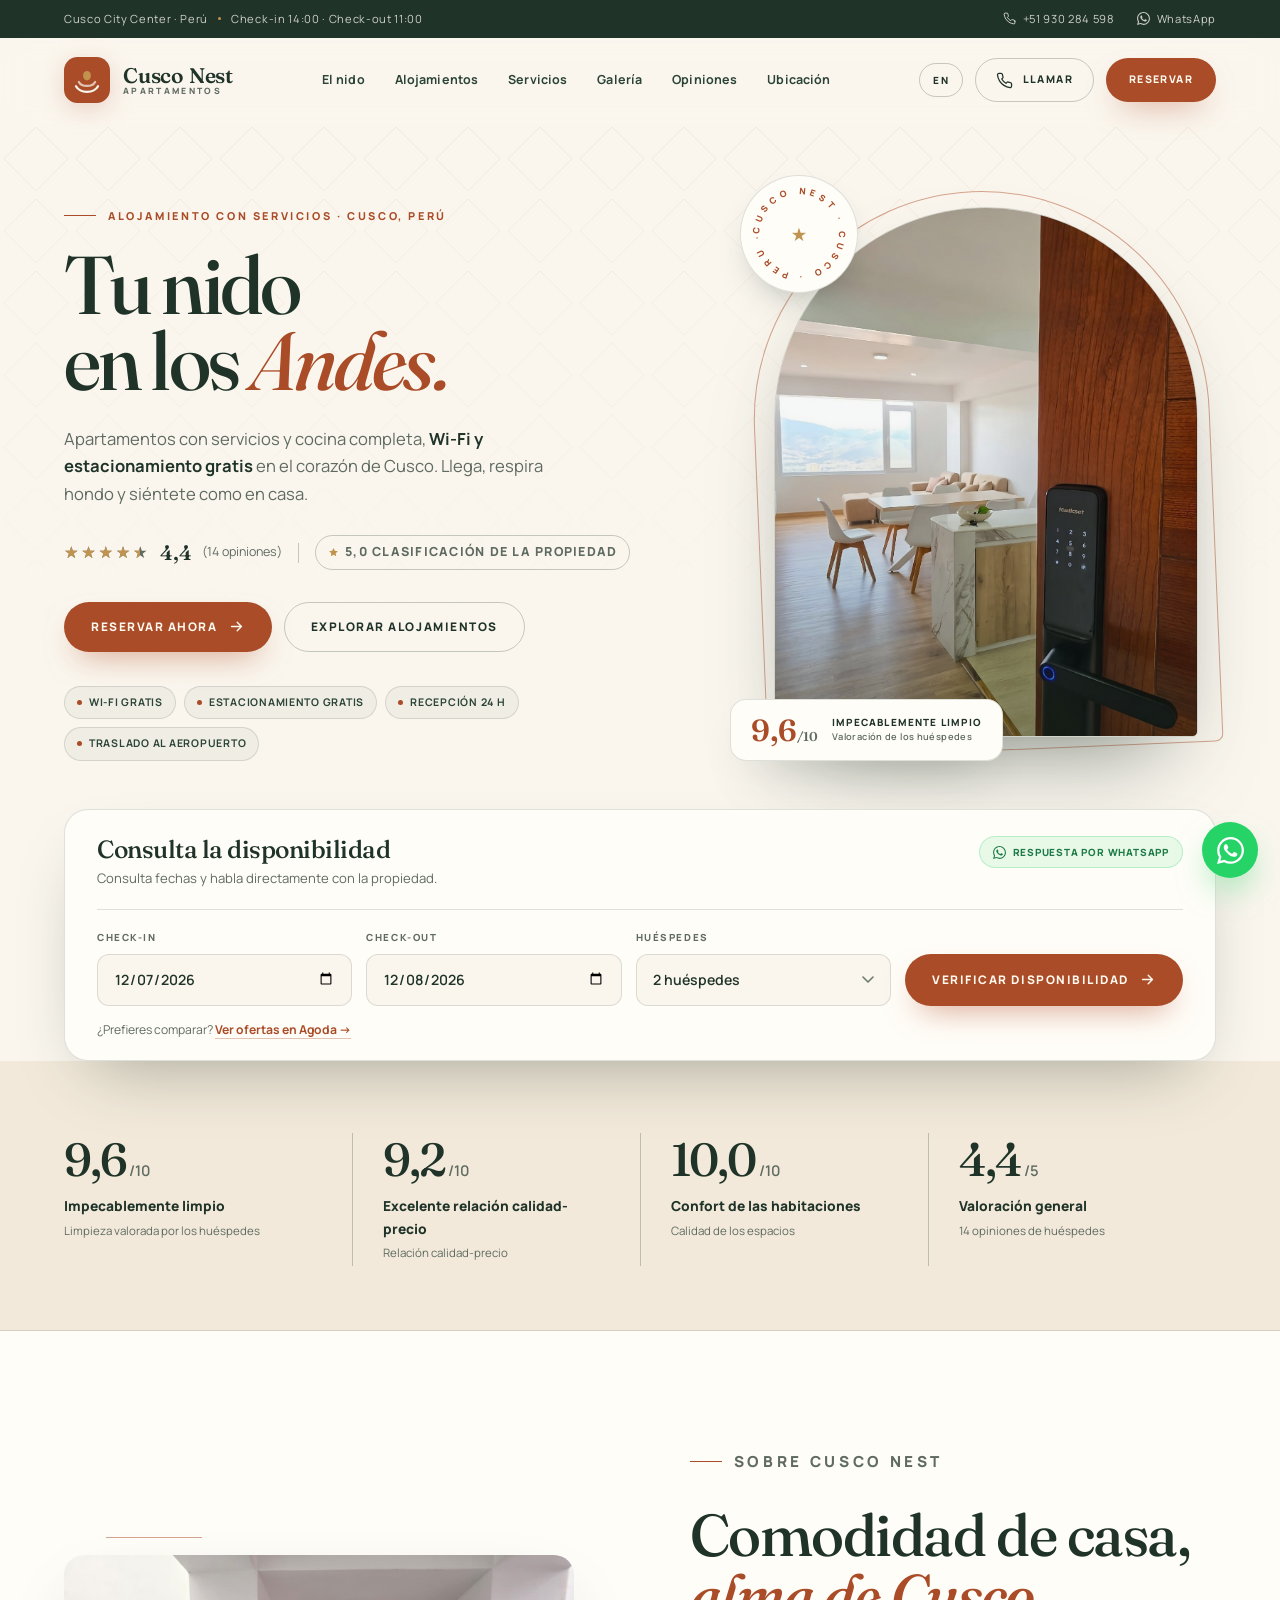
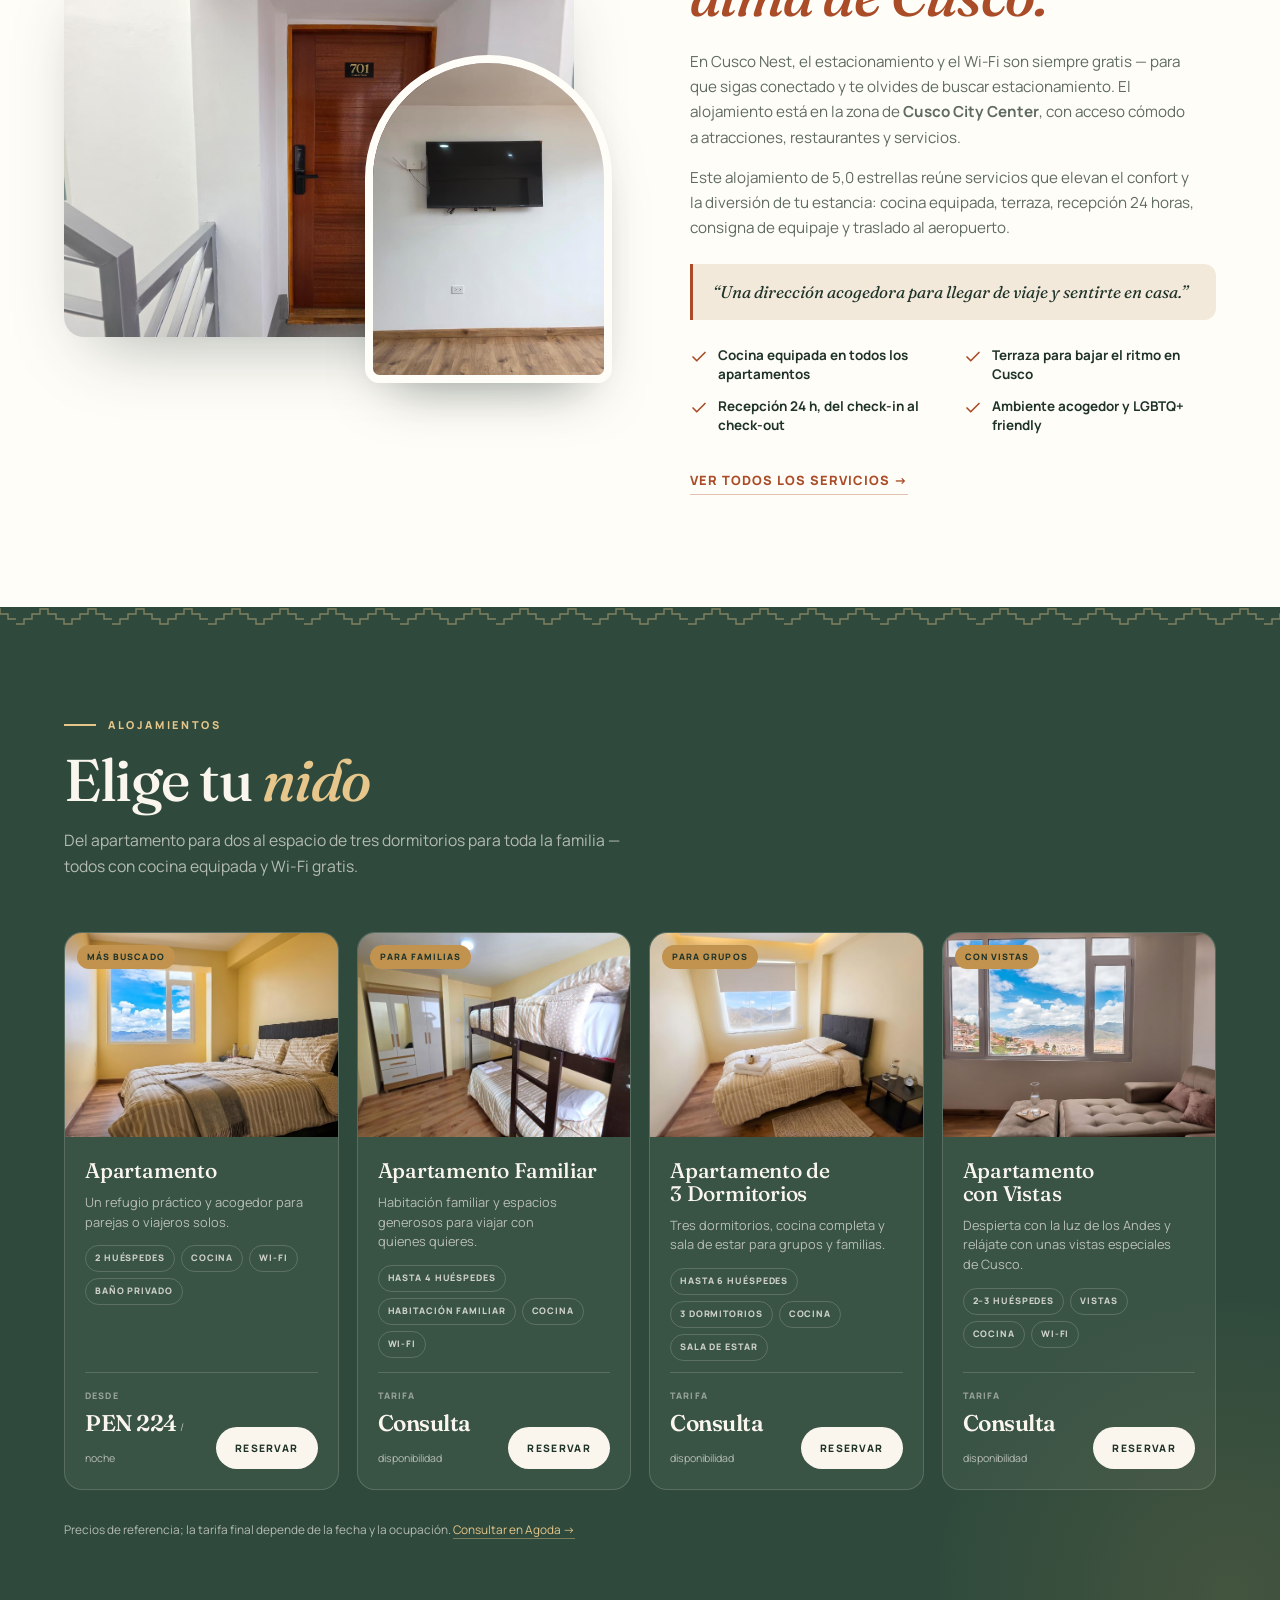
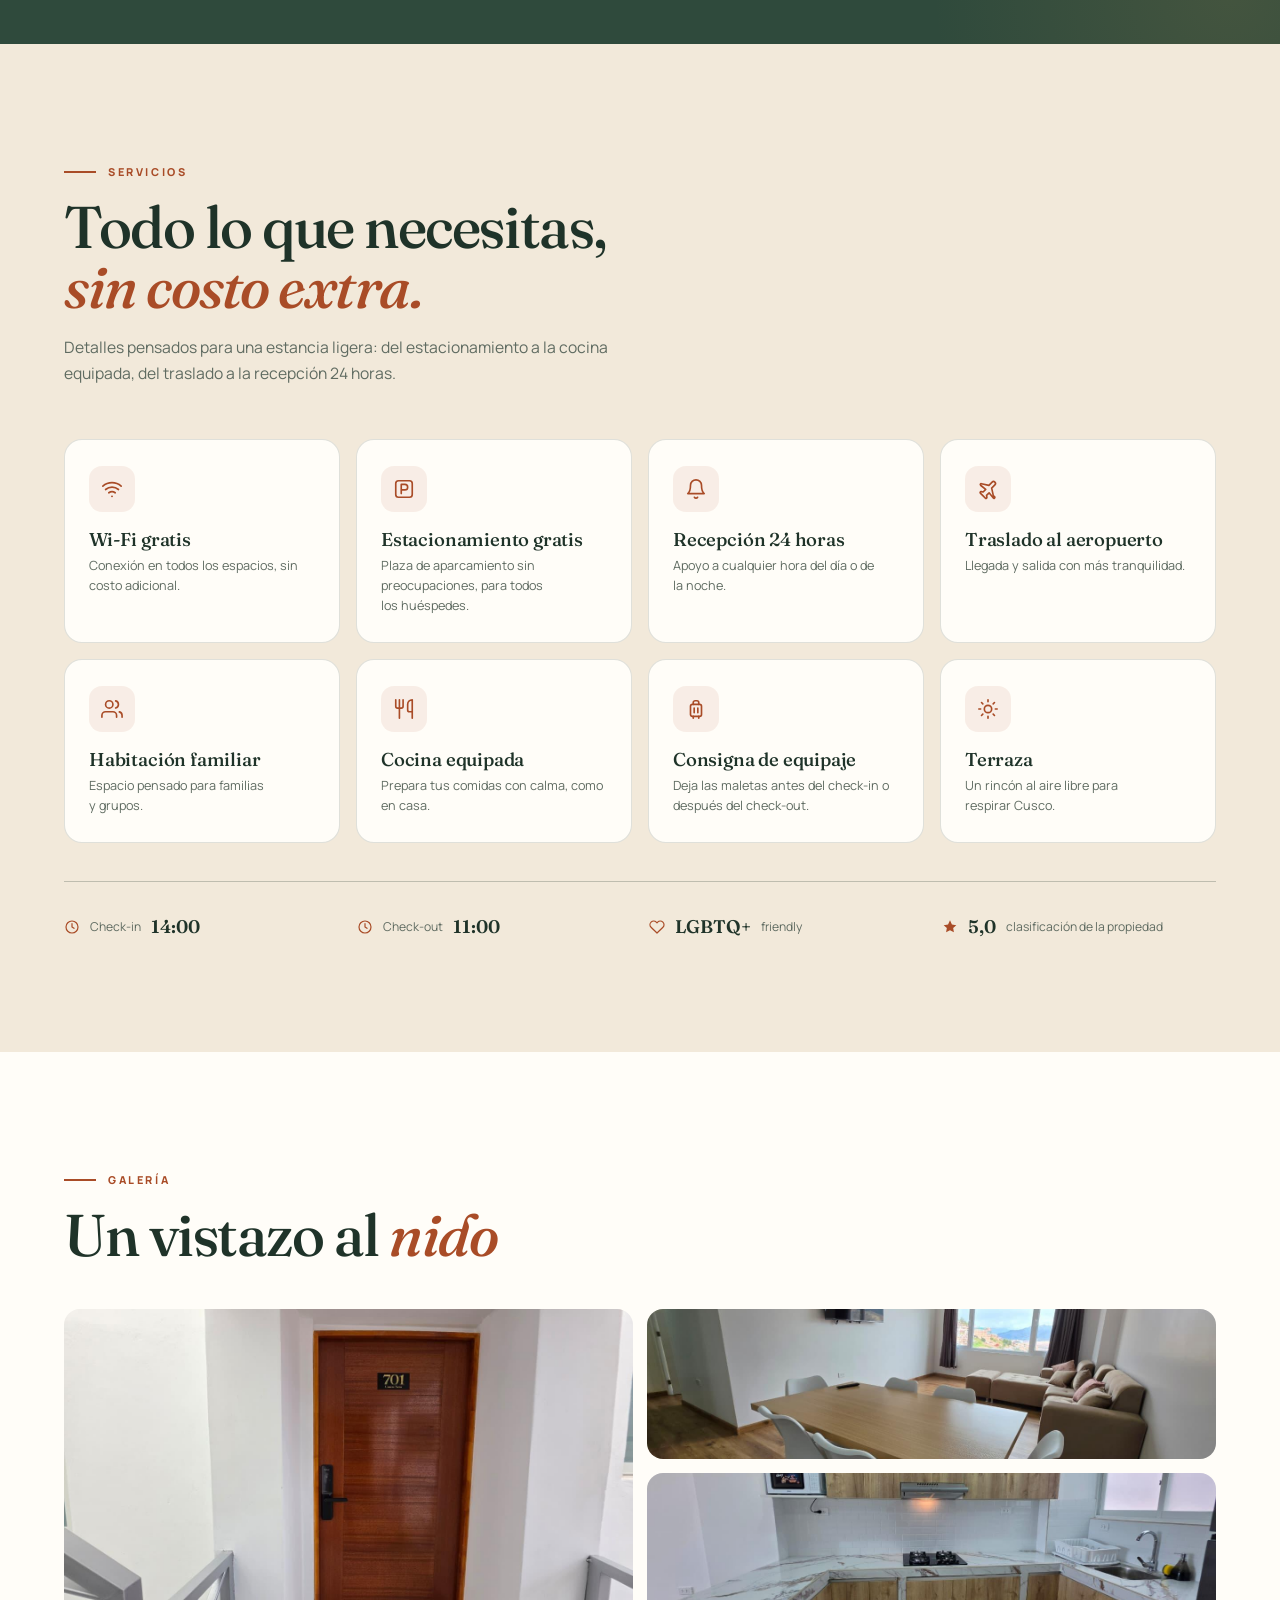
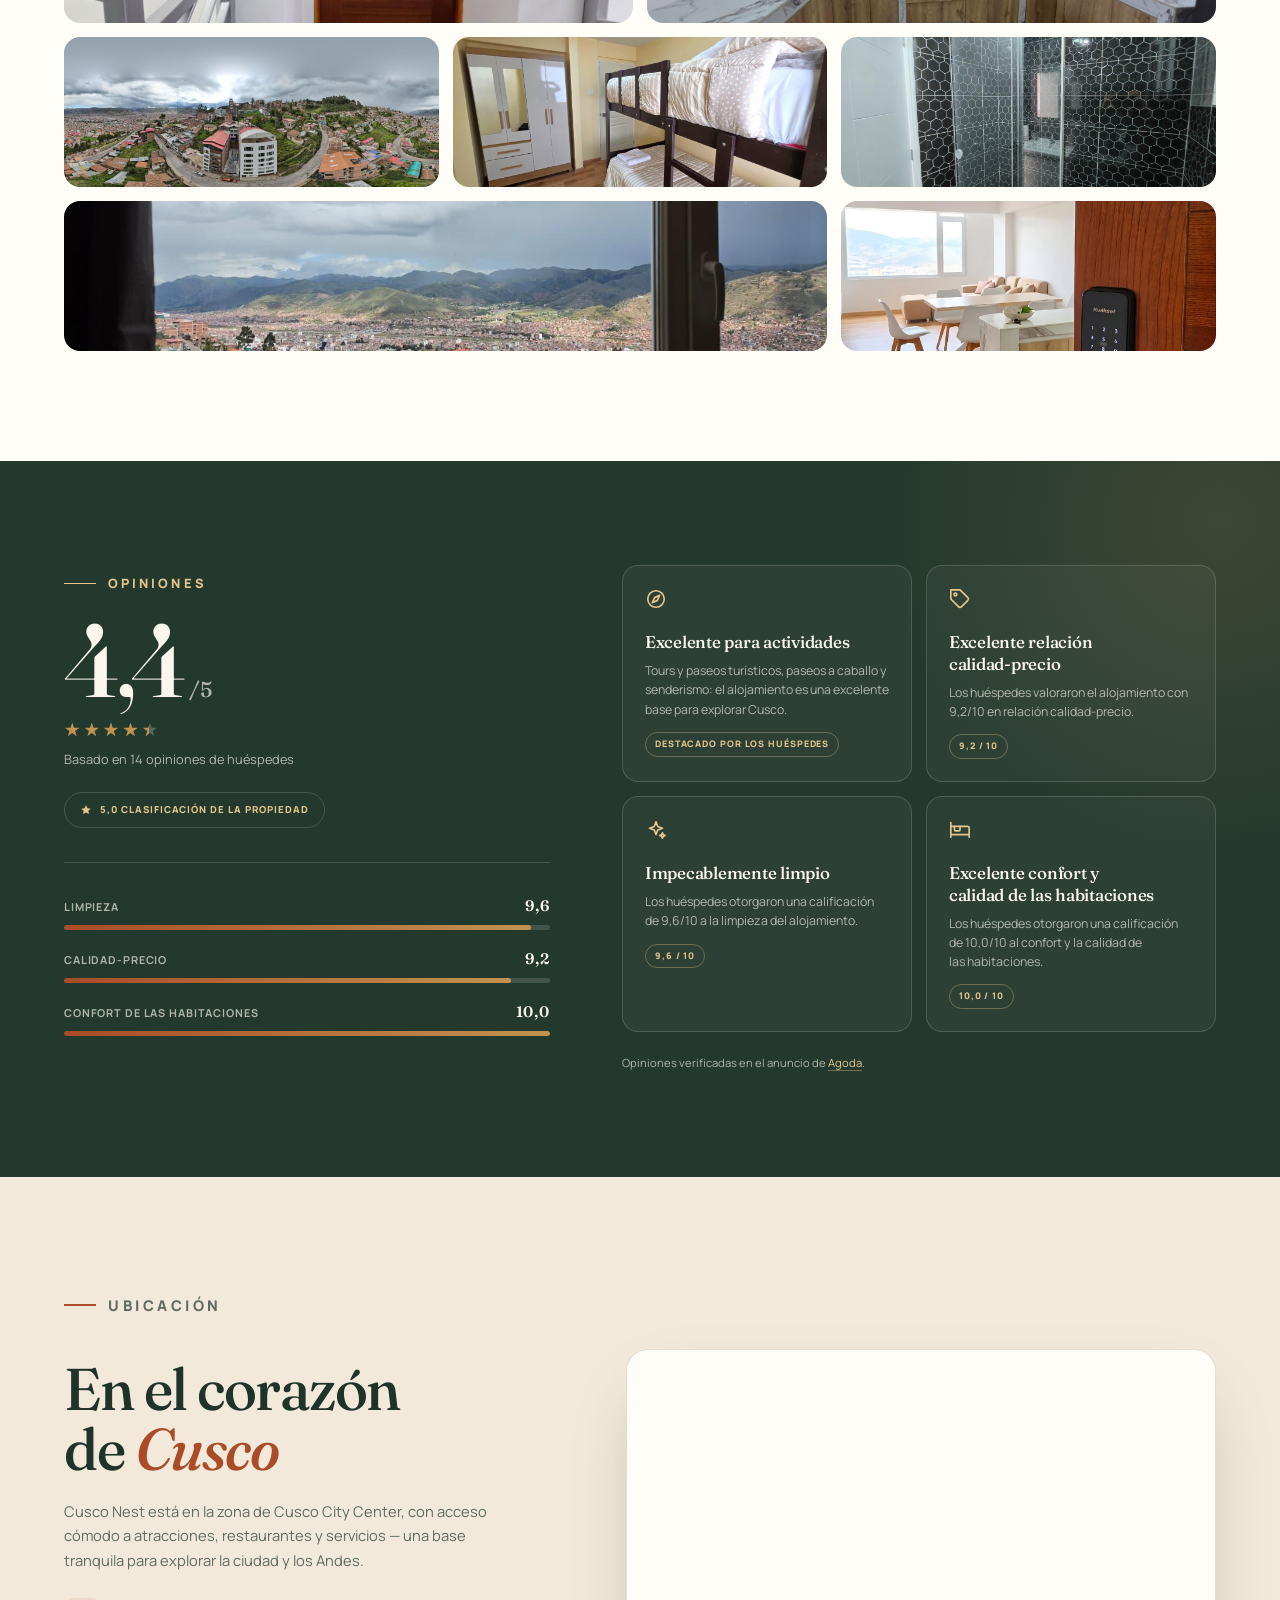
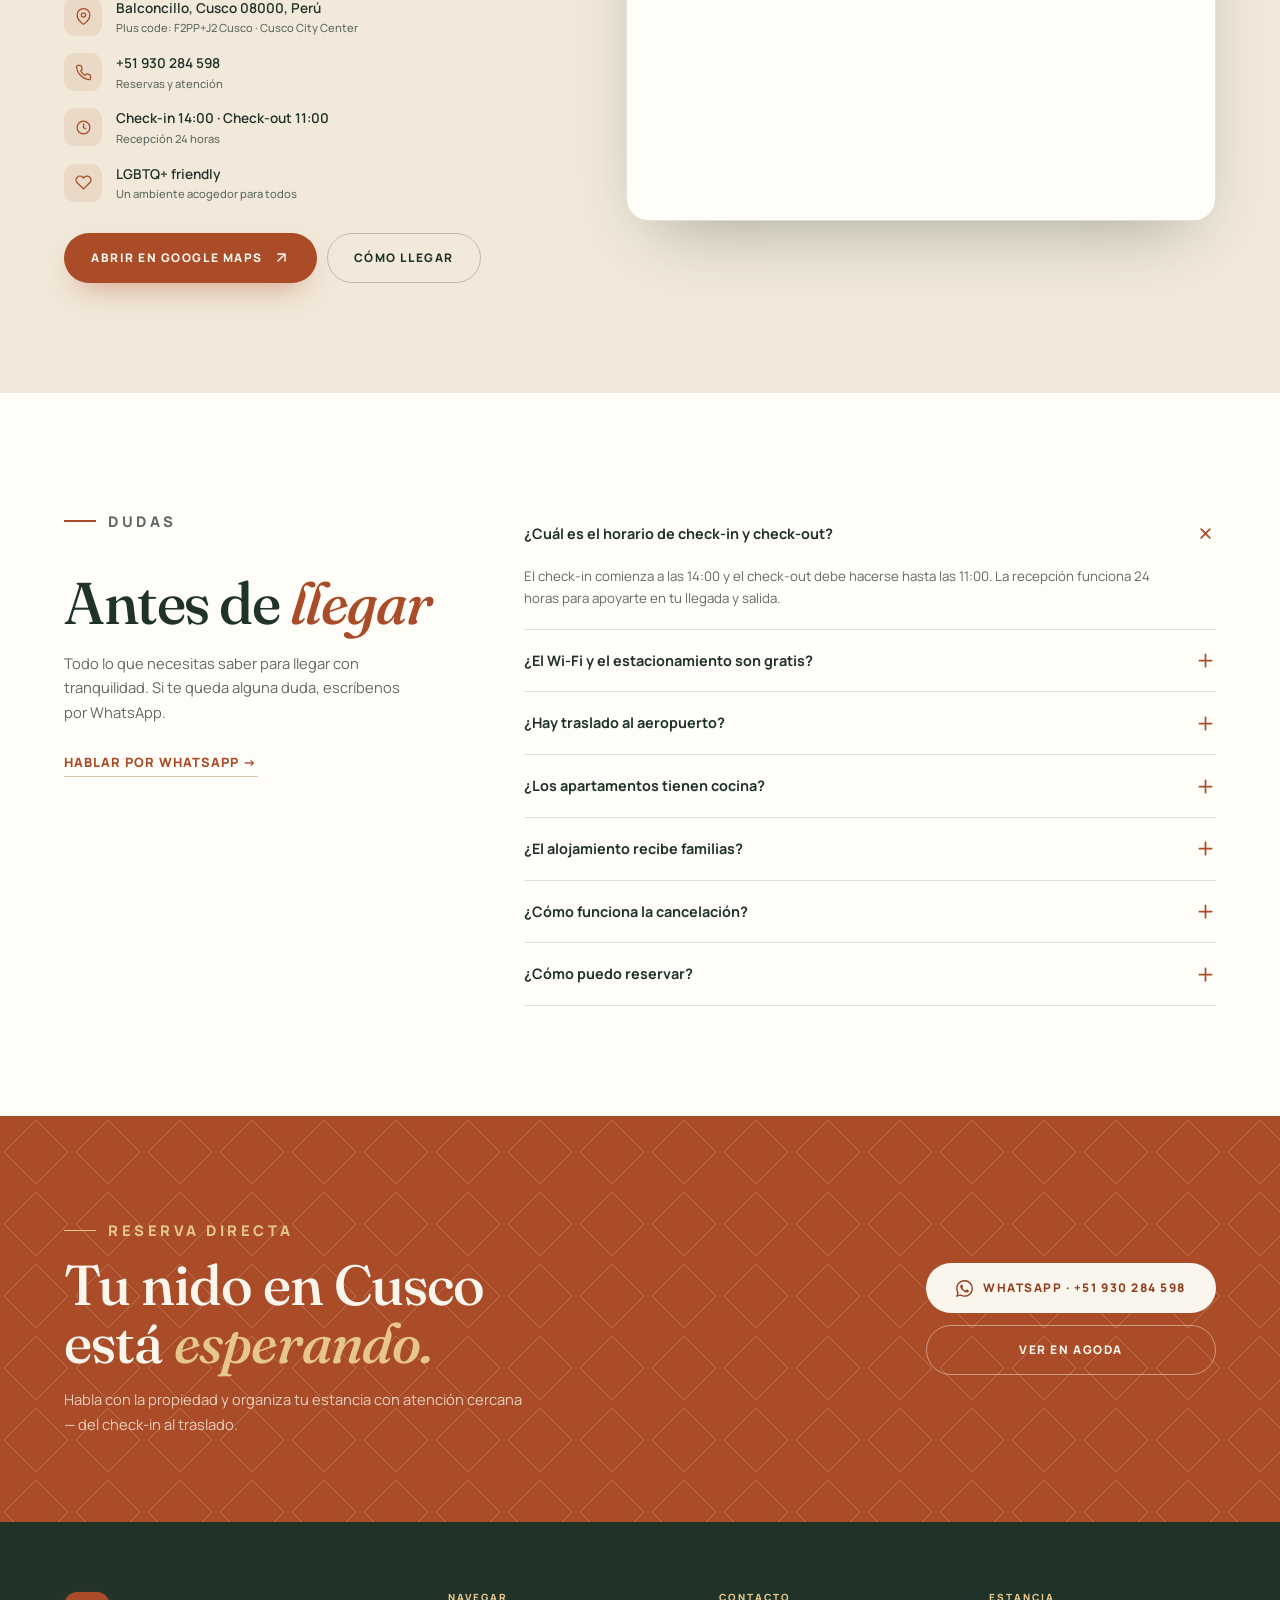
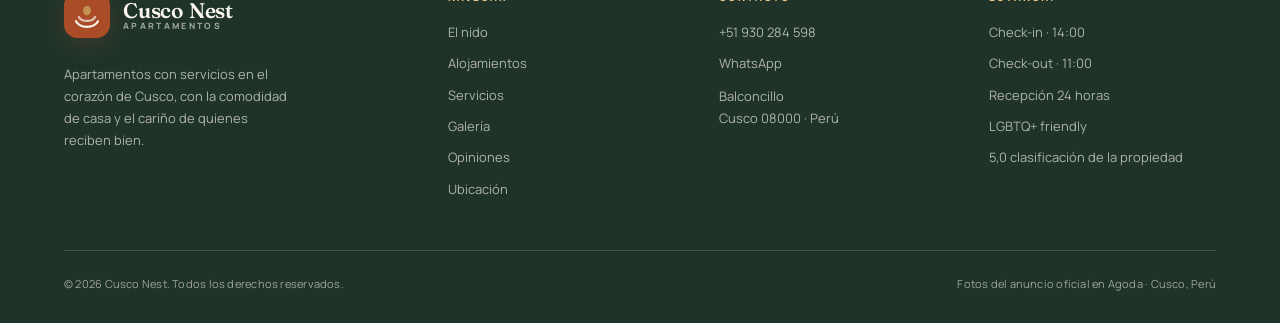
==== commit e20b6136: "Replace outdated street address with Balconcillo neighbourhood" ====
--- a/index.html
+++ b/index.html
@@ -27,11 +27,16 @@
   "priceRange": "PEN 224+",
   "address": {
     "@type": "PostalAddress",
-    "streetAddress": "ASOC. AYUDA MUTUA B1-9",
+    "streetAddress": "Balconcillo",
     "addressLocality": "Cusco",
     "addressRegion": "Cusco",
     "postalCode": "08000",
     "addressCountry": "PE"
+  },
+  "geo": {
+    "@type": "GeoCoordinates",
+    "latitude": -13.5134309,
+    "longitude": -71.9648925
   },
   "checkinTime": "14:00",
   "checkoutTime": "11:00",
@@ -661,7 +666,7 @@
           <span class="ci">
             <svg viewBox="0 0 24 24" fill="none" stroke="currentColor" stroke-width="1.8" stroke-linecap="round" stroke-linejoin="round" aria-hidden="true"><path d="M21 10c0 7-9 13-9 13S3 17 3 10a9 9 0 1 1 18 0z"/><circle cx="12" cy="10" r="3"/></svg>
           </span>
-          <span>ASOC. AYUDA MUTUA B1-9, Cusco 08000, Perú<small>Plus code: F2PP+J2 Cusco · Cusco City Center</small></span>
+          <span>Balconcillo, Cusco 08000, Perú<small>Plus code: F2PP+J2 Cusco · Cusco City Center</small></span>
         </li>
         <li>
           <span class="ci">
@@ -684,17 +689,17 @@
       </ul>
 
       <div class="location-actions reveal d3">
-        <a class="btn btn-primary" href="https://www.google.com/maps/search/?api=1&amp;query=ASOC.%20AYUDA%20MUTUA%20B1-9%2C%20Cusco%2008000%2C%20Peru" target="_blank" rel="noopener">
+        <a class="btn btn-primary" href="https://www.google.com/maps/place/Cusco+Nest/@-13.5134109,-71.9665359,17.75z/data=!4m9!3m8!1s0x916dd517894afedf:0x2c23280337e4d44a!5m2!4m1!1i2!8m2!3d-13.5134309!4d-71.9648925!16s%2Fg%2F11yt0v24yp?entry=ttu" target="_blank" rel="noopener">
           Abrir en Google Maps
           <svg viewBox="0 0 24 24" fill="none" stroke="currentColor" stroke-width="2" stroke-linecap="round" stroke-linejoin="round" aria-hidden="true"><path d="M7 17 17 7M7 7h10v10"/></svg>
         </a>
-        <a class="btn btn-ghost" href="https://www.google.com/maps/dir/?api=1&amp;destination=ASOC.%20AYUDA%20MUTUA%20B1-9%2C%20Cusco%2008000%2C%20Peru" target="_blank" rel="noopener">Cómo llegar</a>
+        <a class="btn btn-ghost" href="https://www.google.com/maps/dir/?api=1&amp;destination=-13.5134309,-71.9648925&amp;hl=es" target="_blank" rel="noopener">Cómo llegar</a>
       </div>
     </div>
 
     <div class="map-wrap reveal d2">
       <iframe
-        src="https://www.google.com/maps?q=ASOC.%20AYUDA%20MUTUA%20B1-9%2C%20Cusco%2008000%2C%20Peru&amp;output=embed&amp;z=15"
+        src="https://www.google.com/maps?q=-13.5134309,-71.9648925&amp;z=17&amp;hl=es&amp;output=embed"
         title="Mapa de Cusco Nest en Cusco, Perú"
         loading="lazy"
         referrerpolicy="no-referrer-when-downgrade"
@@ -829,7 +834,7 @@
         <ul>
           <li><a href="tel:+51930284598">+51 930 284 598</a></li>
           <li><a href="https://wa.me/51930284598?text=%C2%A1Hola!%20Me%20gustar%C3%ADa%20saber%20m%C3%A1s%20sobre%20Cusco%20Nest." target="_blank" rel="noopener">WhatsApp</a></li>
-          <li><address>ASOC. AYUDA MUTUA B1-9<br>Cusco 08000 · Perú</address></li>
+          <li><address>Balconcillo<br>Cusco 08000 · Perú</address></li>
         </ul>
       </div>
 
